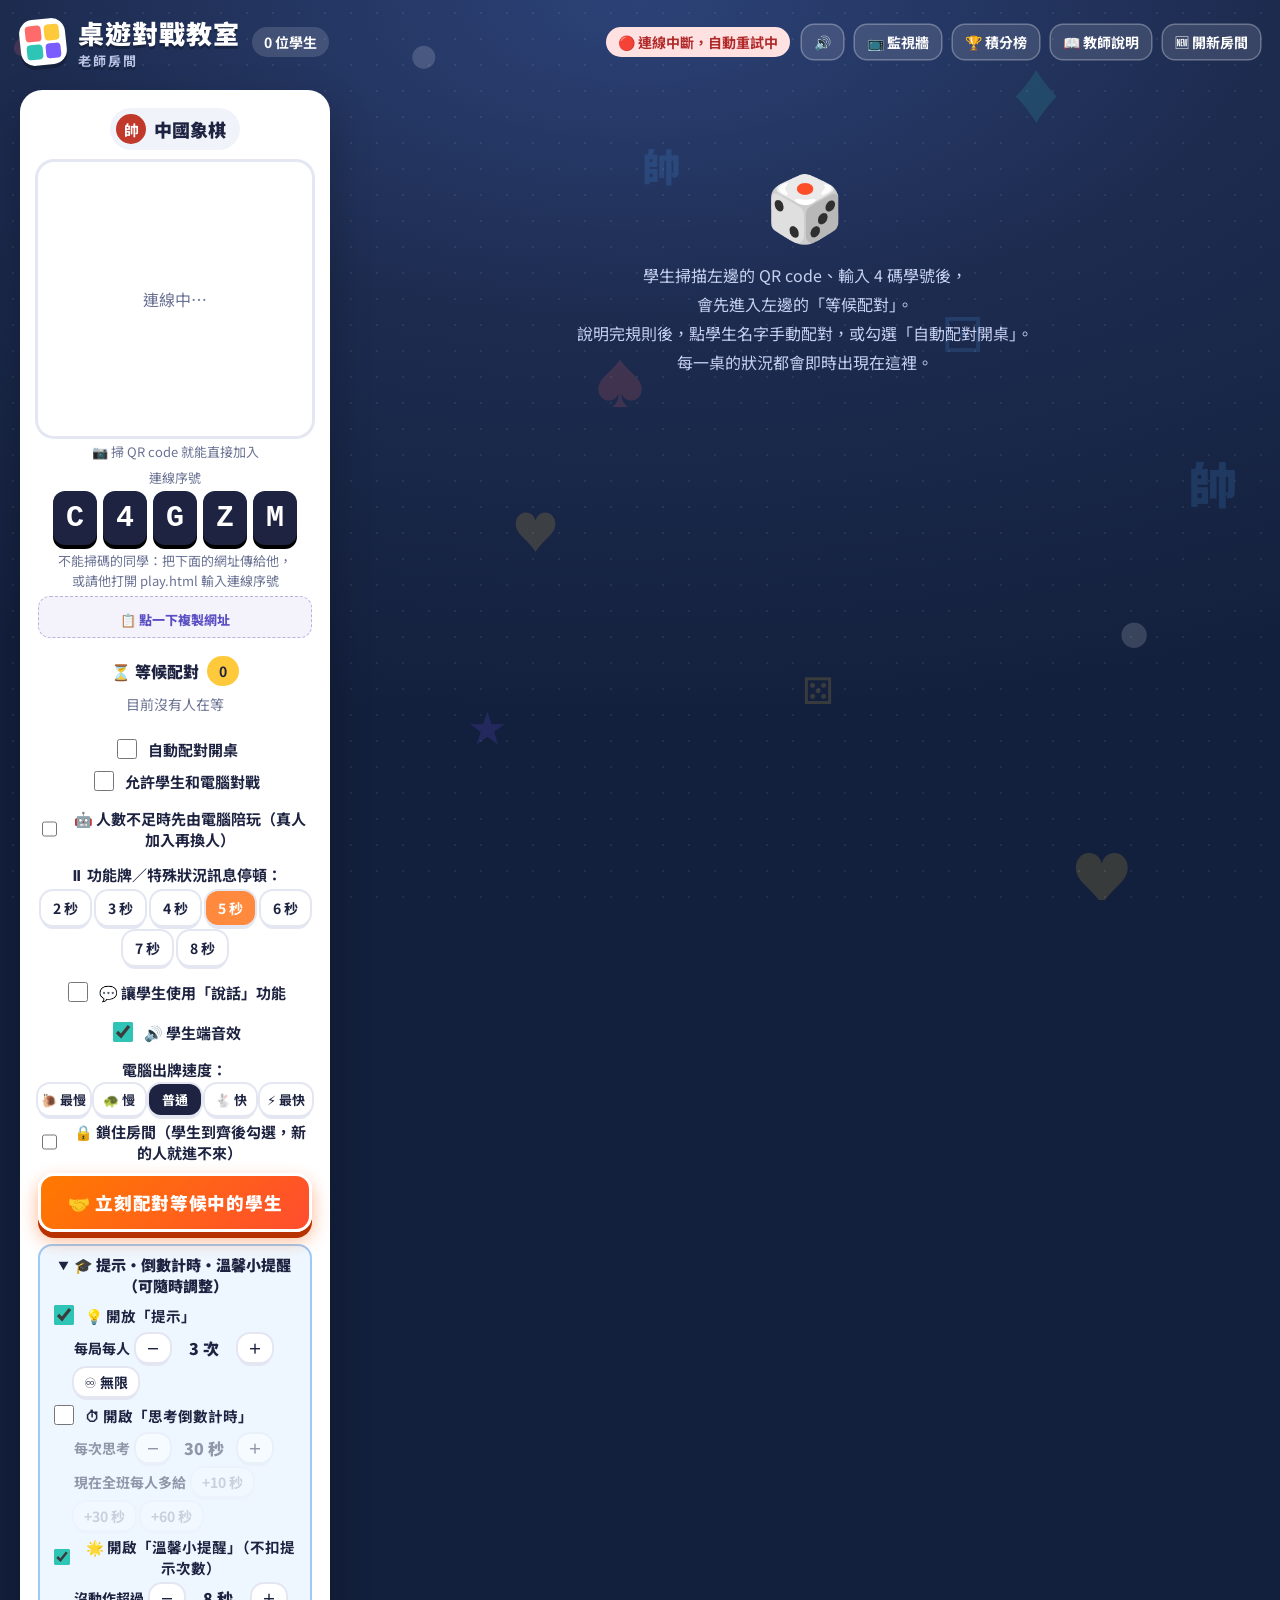
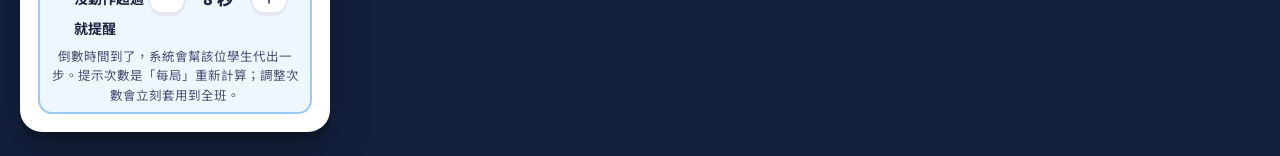
==== host.html @ f67bf3dd "賓果：主持人可幫輪到的同學隨機抽一個還沒被圈起來的號碼 Co-Authored-By: Claude Sonnet 5.5 <noreply@anthropic.com> Claude-Session" ====
<!DOCTYPE html>
<html lang="zh-Hant-TW">
<head>
<meta charset="UTF-8">
<meta name="viewport" content="width=device-width, initial-scale=1.0">
<title>桌遊對戰教室・老師房間</title>
<link rel="stylesheet" href="https://fonts.googleapis.com/css2?family=LXGW+WenKai+TC:wght@700&family=Noto+Sans+TC:wght@400;700;900&display=swap">
<link rel="stylesheet" href="platform.css?v=202611191736">
</head>
<body>
<header class="h-top">
  <a class="brand" href="index.html" style="text-decoration:none"><div class="logo"><i></i><i></i><i></i><i></i></div><h1>桌遊對戰教室<small>老師房間</small></h1></a>
  <span class="pill" id="h-count">0 位學生</span>
  <span class="sp"></span>
  <span class="pill" id="h-net">🟡 連線中…</span>
  <span id="h-sfx"></span>
  <button class="btn small ghost" id="h-lb" type="button">🏆 積分榜</button>
  <button class="btn small ghost" id="h-help" type="button">📖 教師說明</button>
  <button class="btn small ghost" id="h-new" type="button">🆕 開新房間</button>
</header>
<div class="h-wrap">
  <aside class="panel join">
    <div class="gname" id="h-game"></div>
    <div class="qr" id="h-qr">連線中…</div>
    <div class="code-hint">📷 掃 QR code 就能直接加入</div>
    <div class="code-hint">連線序號</div>
    <div class="code-wrap" id="h-code"></div>
    <div class="code-hint">不能掃碼的同學：把下面的網址傳給他，<br>或請他打開 play.html 輸入連線序號</div>
    <button type="button" class="url-copy" id="h-copy" title="點一下複製網址"><span class="url" id="h-url"></span><span class="url-btn" id="h-copy-t">📋 點一下複製網址</span></button>
    <div class="sec-title">⏳ 等候配對 <span class="pill" id="h-wn">0</span></div>
    <div class="chips" id="h-wait"></div>
    <label class="switch"><input type="checkbox" id="h-auto"> 自動配對開桌</label>
    <label class="switch" style="margin-top:6px"><input type="checkbox" id="h-bot"> 允許學生和電腦對戰</label>
    <label class="switch lock" style="margin-top:6px"><input type="checkbox" id="h-lock"> 🔒 鎖住房間（學生到齊後勾選，新的人就進不來）</label>
    <div class="row c" style="margin-top:10px"><button class="btn small" id="h-pairnow" type="button">🤝 立刻配對等候中的學生</button></div>
  </aside>
  <section>
    <div class="tables" id="h-tables"></div>
    <div class="notable" id="h-notable"><div class="big">🎲</div><br>學生掃描左邊的 QR code、輸入 4 碼學號後，<br>會先進入左邊的「等候配對」。<br>說明完規則後，點學生名字手動配對，或勾選「自動配對開桌」。<br>每一桌的狀況都會即時出現在這裡。</div>
  </section>
</div>
<div class="overlay hidden" id="h-ov"><div class="panel" id="h-ovbox"></div></div>
<div class="overlay hidden" id="h-lbov"><div class="panel" id="h-lbbox"></div></div>
<script src="decor.js?v=202611191736"></script>
<script src="vendor/mqtt.min.js?v=202611191736"></script>
<script src="vendor/qrcode.js?v=202611191736"></script>
<script src="net.js?v=202611191736"></script>
<script src="sfx.js?v=202611191736"></script>
<script src="games.js?v=202611191736"></script>
<script src="host.js?v=202611191736"></script>
</body>
</html>
---- platform.css ----
/* 桌遊對戰教室：平台外框（中性、活潑） */
:root {
  --bg1: #1d2b4f; --bg2: #13203d; --card: #ffffff; --ink: #1d2340; --muted: #6b7394; --line: #e4e7f2;
  --sun: #ffc93c; --sun-dk: #c98f00; --coral: #ff6b6b; --teal: #2ec4b6; --violet: #7b5cff; --sky: #4ea8ff; --good: #2fbf71;
  --sans: 'Noto Sans TC', 'PingFang TC', 'Microsoft JhengHei', system-ui, sans-serif;
}
* { box-sizing: border-box; -webkit-tap-highlight-color: transparent; }
html, body { margin: 0; min-height: 100%; }
body { background: var(--bg2); color: var(--ink); font-family: var(--sans); -webkit-user-select: none; user-select: none; overflow-x: hidden; }
.hidden { display: none !important; }

/* 背景：深藍桌面＋漂浮的彩色桌遊符號 */
.bg-scene { position: fixed; inset: 0; z-index: -1; overflow: hidden; background: radial-gradient(ellipse 110% 80% at 50% 0%, #2c4277 0%, var(--bg1) 45%, var(--bg2) 100%); }
.bg-scene::after { content: ''; position: absolute; inset: 0; background-image: radial-gradient(rgba(255,255,255,.07) 1.2px, transparent 1.4px); background-size: 26px 26px; }
.floaty { position: absolute; font-weight: 900; line-height: 1; opacity: .16; animation: floaty linear infinite; will-change: transform; }
@keyframes floaty { 0% { transform: translateY(0) rotate(0); } 50% { transform: translateY(-26px) rotate(12deg); } 100% { transform: translateY(0) rotate(0); } }

/* 文字與元件 */
.brand { display: flex; align-items: center; gap: 12px; }
.logo { width: 46px; height: 46px; border-radius: 14px; display: grid; grid-template-columns: 1fr 1fr; gap: 3px; padding: 6px; background: #fff; box-shadow: 0 4px 0 rgba(0,0,0,.25); transform: rotate(-6deg); flex: none; }
.logo i { border-radius: 4px; } .logo i:nth-child(1) { background: var(--coral); } .logo i:nth-child(2) { background: var(--sun); } .logo i:nth-child(3) { background: var(--teal); } .logo i:nth-child(4) { background: var(--violet); }
.brand h1 { margin: 0; color: #fff; font-size: 26px; font-weight: 900; letter-spacing: 1px; text-shadow: 0 3px 0 rgba(0,0,0,.25); }
.brand small { display: block; font-size: 13px; color: #b8c3e6; font-weight: 700; letter-spacing: 2px; }
.panel { background: var(--card); border-radius: 22px; padding: 18px; box-shadow: 0 8px 0 rgba(0,0,0,.18), 0 18px 40px rgba(0,0,0,.25); }
button { font-family: inherit; cursor: pointer; touch-action: manipulation; border: 0; color: var(--ink); transition: transform .12s, filter .15s, box-shadow .12s; }
button:disabled { opacity: .4; cursor: default; }
button:focus { outline: none; } button:focus-visible { outline: 3px solid var(--sky); outline-offset: 3px; }
.btn { border-radius: 14px; padding: 10px 16px; font-size: 16px; font-weight: 700; background: #fff; box-shadow: 0 0 0 2px var(--line), 0 4px 0 var(--line); }
.btn:active:not(:disabled) { transform: translateY(3px); box-shadow: 0 0 0 2px var(--line), 0 1px 0 var(--line); }
.btn.small { padding: 7px 12px; font-size: 14px; border-radius: 12px; }
.btn.ghost { background: rgba(255,255,255,.12); color: #fff; box-shadow: 0 0 0 1.5px rgba(255,255,255,.35); }
.btn.ghost:active { transform: translateY(1px); }
.btn-sun { border-radius: 16px; padding: 13px 28px; font-size: 19px; font-weight: 900; letter-spacing: 1px; background: var(--sun); box-shadow: 0 5px 0 var(--sun-dk), 0 10px 20px rgba(0,0,0,.2); }
.btn-sun:active:not(:disabled) { transform: translateY(4px); box-shadow: 0 1px 0 var(--sun-dk); }
.btn-coral { border-radius: 16px; padding: 11px 22px; font-size: 18px; font-weight: 900; color: #fff; background: var(--coral); box-shadow: 0 5px 0 #c94848; }
.btn-coral:active:not(:disabled) { transform: translateY(4px); box-shadow: 0 1px 0 #c94848; }
.btn-teal { border-radius: 16px; padding: 11px 22px; font-size: 18px; font-weight: 900; color: #fff; background: var(--teal); box-shadow: 0 5px 0 #1d8f84; }
.btn-teal:active:not(:disabled) { transform: translateY(4px); box-shadow: 0 1px 0 #1d8f84; }
input { font: inherit; padding: 13px 14px; border-radius: 14px; border: 2.5px solid var(--line); background: #f7f8fc; color: var(--ink); width: 100%; outline: none; -webkit-user-select: text; user-select: text; }
input:focus { border-color: var(--sky); background: #fff; }
.pill { display: inline-flex; align-items: center; gap: 6px; padding: 5px 12px; border-radius: 99px; background: rgba(255,255,255,.14); color: #fff; font-size: 14px; font-weight: 700; white-space: nowrap; }
.pill.light { background: #f1f3fa; color: var(--ink); }
.pill.warn { background: #ffe1e1; color: #b02a2a; }
.dot { width: 11px; height: 11px; border-radius: 50%; display: inline-block; flex: none; }
.dot.on { background: var(--good); box-shadow: 0 0 0 3px rgba(47,191,113,.22); } .dot.off { background: #c3c7d6; }
.empty { color: var(--muted); font-size: 14px; }
.row { display: flex; gap: 8px; flex-wrap: wrap; align-items: center; }
.row.c { justify-content: center; }
@keyframes pop { 0% { transform: scale(.4); } 70% { transform: scale(1.1); } }
@keyframes rise { from { opacity: 0; transform: translateY(16px) scale(.97); } }
@keyframes fade { from { opacity: 0; } }

/* ---------- 首頁：選遊戲 ---------- */
.home { max-width: 1000px; margin: 0 auto; padding: 28px 18px 40px; }
.home .hero { text-align: center; color: #fff; margin: 26px 0 30px; }
.home .hero h2 { font-size: clamp(28px, 5vw, 44px); margin: 14px 0 6px; font-weight: 900; text-shadow: 0 4px 0 rgba(0,0,0,.25); }
.home .hero p { color: #c6d0f0; margin: 0; font-size: 17px; }
.game-grid { display: grid; grid-template-columns: repeat(auto-fill, minmax(210px, 1fr)); gap: 18px; }
.gtile { position: relative; text-align: left; padding: 0; overflow: hidden; border-radius: 22px; background: #fff; box-shadow: 0 8px 0 rgba(0,0,0,.2); animation: rise .45s ease-out both; }
.gtile:hover:not(:disabled) { transform: translateY(-4px) rotate(-.6deg); }
.gtile .art { height: 120px; display: grid; place-items: center; font-size: 60px; font-weight: 900; color: #fff; position: relative; overflow: hidden; }
.gtile .art::before { content: ''; position: absolute; width: 180px; height: 180px; border-radius: 50%; background: rgba(255,255,255,.12); right: -50px; top: -60px; }
.gtile .art span { width: 82px; height: 82px; border-radius: 50%; display: grid; place-items: center; font-size: 40px; background: #fff7e6; box-shadow: 0 5px 0 rgba(0,0,0,.25), inset 0 0 0 5px #fff7e6, inset 0 0 0 7px currentColor; position: relative; }
.gtile .info { padding: 14px 16px 16px; }
.gtile h3 { margin: 0 0 4px; font-size: 21px; font-weight: 900; }
.gtile p { margin: 0; color: var(--muted); font-size: 14px; }
.gtile .tag { position: absolute; top: 10px; left: 10px; background: rgba(0,0,0,.35); color: #fff; font-size: 12px; font-weight: 700; padding: 4px 10px; border-radius: 99px; }
.gtile:disabled { opacity: 1; filter: saturate(.25); }
.gtile:disabled .tag { background: rgba(0,0,0,.55); }
.home .foot { text-align: center; color: #9eabd6; font-size: 13px; margin-top: 30px; line-height: 1.8; }

/* ---------- 老師房間 ---------- */
.h-top { display: flex; align-items: center; gap: 12px; padding: 14px 20px; flex-wrap: wrap; }
.h-top .sp { flex: 1; }
.h-wrap { display: grid; grid-template-columns: 310px 1fr; gap: 20px; padding: 6px 20px 24px; align-items: start; }
@media (max-width: 760px) { .h-wrap { grid-template-columns: 1fr; } }
.join { text-align: center; position: sticky; top: 14px; }
.join .gname { display: inline-flex; align-items: center; gap: 8px; font-weight: 900; font-size: 18px; padding: 6px 14px 6px 6px; border-radius: 99px; background: #f1f3fa; }
.join .gname b { width: 30px; height: 30px; border-radius: 50%; display: grid; place-items: center; color: #fff; font-size: 15px; }
.join .qr { background: #fff; border-radius: 16px; padding: 8px; margin-top: 12px; aspect-ratio: 1; display: flex; align-items: center; justify-content: center; color: var(--muted); box-shadow: 0 0 0 3px var(--line); }
.join .qr svg { width: 100%; height: auto; }
.join .code-wrap { margin-top: 4px; display: flex; justify-content: center; gap: 6px; }
.join .code-wrap span { width: 44px; height: 54px; display: grid; place-items: center; font-size: 30px; font-weight: 900; font-family: ui-monospace, Menlo, monospace; background: var(--ink); color: #fff; border-radius: 12px; box-shadow: 0 4px 0 #000; animation: pop .4s both; }
.join .code-wrap span:nth-child(2) { animation-delay: .05s; } .join .code-wrap span:nth-child(3) { animation-delay: .1s; } .join .code-wrap span:nth-child(4) { animation-delay: .15s; } .join .code-wrap span:nth-child(5) { animation-delay: .2s; }
.join .url { font-size: 11px; color: var(--muted); word-break: break-all; margin-top: 8px; -webkit-user-select: text; user-select: text; }
.sec-title { font-weight: 900; margin: 18px 0 8px; display: flex; align-items: center; justify-content: center; gap: 8px; }
.sec-title .pill { background: var(--sun); color: var(--ink); }
.chips { display: flex; flex-wrap: wrap; gap: 6px; justify-content: center; }
.chip { display: inline-flex; align-items: center; gap: 6px; padding: 5px 4px 5px 11px; background: #f1f3fa; border-radius: 99px; font-size: 15px; font-weight: 700; animation: pop .35s; }
.chip .x { padding: 0 7px; background: none; color: var(--muted); font-size: 17px; }
.switch { display: flex; align-items: center; justify-content: center; gap: 8px; font-size: 15px; margin-top: 14px; font-weight: 700; }
.switch input { width: 20px; height: 20px; accent-color: #2ec4b6; }
.tables { display: grid; grid-template-columns: repeat(auto-fill, minmax(230px, 1fr)); gap: 18px; }
.tcard { cursor: pointer; padding: 12px; animation: rise .45s ease-out; transition: transform .15s; }
.tcard:hover { transform: translateY(-4px); }
.tcard .hd { display: flex; justify-content: space-between; align-items: center; margin-bottom: 6px; }
.tcard .no { display: flex; align-items: center; gap: 8px; font-weight: 900; font-size: 18px; }
.tcard .no b { width: 30px; height: 30px; border-radius: 10px; display: grid; place-items: center; background: var(--violet); color: #fff; font-size: 16px; transform: rotate(-6deg); }
.who { display: flex; align-items: center; gap: 7px; font-size: 15px; min-width: 0; padding: 3px 2px; }
.who .n { overflow: hidden; text-overflow: ellipsis; white-space: nowrap; font-weight: 700; }
.who .chipc { width: 13px; height: 13px; border-radius: 50%; flex: none; box-shadow: 0 0 0 2px #fff, 0 0 0 3px rgba(0,0,0,.15); }
.who.turn::after { content: '思考中…'; font-size: 12px; color: var(--teal); margin-left: auto; font-weight: 900; }
.st { font-size: 14px; margin-top: 8px; color: var(--muted); text-align: center; font-weight: 700; }
.st.hot { color: var(--coral); } .st.done { color: var(--good); }
.notable { padding: 56px 20px; text-align: center; color: #c6d0f0; line-height: 1.8; }
.notable .big { font-size: 64px; animation: floaty 4s ease-in-out infinite; display: inline-block; }
.overlay { position: fixed; inset: 0; background: rgba(10,16,35,.6); backdrop-filter: blur(4px); -webkit-backdrop-filter: blur(4px); display: flex; align-items: center; justify-content: center; padding: 18px; z-index: 20; animation: fade .2s; }
.overlay .panel { width: min(600px, 100%); max-height: calc(100% - 10px); overflow: auto; animation: rise .3s ease-out; }
.overlay .big-view svg { max-height: 62vh; width: auto; margin: 0 auto; display: block; }
.help { line-height: 1.85; color: #3c4366; }
.help h2 { margin-top: 0; color: var(--ink); }
.help b { color: var(--violet); }

/* ---------- 學生端外框 ---------- */
.p-app { min-height: 100vh; min-height: 100dvh; display: flex; flex-direction: column; align-items: center; padding: max(10px, env(safe-area-inset-top)) 8px max(10px, env(safe-area-inset-bottom)); gap: 8px; }
.p-card { width: min(440px, 100%); margin-top: 6vh; text-align: center; padding: 26px 22px; }
.p-card h2 { margin: 6px 0 4px; font-size: 28px; font-weight: 900; }
.p-card p { line-height: 1.75; color: #4a5175; }
.p-card .err { color: #c43a3a; font-weight: 700; }
.p-card input { margin: 8px 0 16px; text-align: center; font-size: 22px; font-weight: 900; }
.p-card .gbadge { display: inline-flex; align-items: center; gap: 8px; padding: 6px 14px 6px 6px; border-radius: 99px; background: #f1f3fa; font-weight: 900; }
.p-card .gbadge b { width: 30px; height: 30px; border-radius: 50%; display: grid; place-items: center; color: #fff; font-size: 15px; }
.p-top { width: 100%; display: flex; align-items: center; gap: 8px; }
.p-top .brand h1 { font-size: 17px; } .p-top .logo { width: 32px; height: 32px; padding: 4px; border-radius: 10px; gap: 2px; }
.p-top .sp { flex: 1; }
.wait-dice { display: flex; justify-content: center; gap: 14px; margin: 22px 0; }
.wait-dice span { width: 50px; height: 50px; border-radius: 14px; display: grid; place-items: center; font-size: 26px; font-weight: 900; color: #fff; box-shadow: 0 5px 0 rgba(0,0,0,.2); animation: hop 1.3s ease-in-out infinite; }
.wait-dice span:nth-child(1) { background: var(--coral); } .wait-dice span:nth-child(2) { background: var(--sun); color: var(--ink); animation-delay: .15s; } .wait-dice span:nth-child(3) { background: var(--teal); animation-delay: .3s; } .wait-dice span:nth-child(4) { background: var(--violet); animation-delay: .45s; }
@keyframes hop { 30% { transform: translateY(-16px) rotate(-10deg); } 60% { transform: none; } }
.emotes { display: grid; grid-template-columns: repeat(4, 1fr); gap: 7px; width: min(460px, 100%); animation: rise .25s; }
.emotes button { padding: 9px 4px; font-size: 16px; }
.reqbar { width: min(560px, 100%); text-align: center; padding: 14px; box-shadow: 0 0 0 3px var(--sun), 0 10px 26px rgba(0,0,0,.25); }
.reqbar p { margin: 0 0 10px; font-size: 19px; font-weight: 900; }
.result { width: min(600px, 100%); text-align: center; padding: 18px; }
.result .badge { width: 74px; height: 74px; margin: 0 auto; border-radius: 22px; display: grid; place-items: center; font-size: 40px; transform: rotate(-6deg); box-shadow: 0 5px 0 rgba(0,0,0,.18); animation: pop .5s; }
.result h2 { margin: 12px 0 4px; font-size: 32px; font-weight: 900; }
.result p { margin: 4px 0 14px; color: var(--muted); font-weight: 700; }
.toast { position: fixed; left: 50%; top: 14px; transform: translateX(-50%); background: var(--ink); color: #fff; padding: 11px 20px; border-radius: 14px; z-index: 30; font-size: 17px; font-weight: 700; animation: rise .3s; box-shadow: 0 8px 20px rgba(0,0,0,.3); max-width: calc(100% - 24px); text-align: center; }
.net-warn { position: fixed; right: 8px; bottom: 8px; z-index: 30; }
.bubble { position: absolute; left: 50%; transform: translateX(-50%); background: #fff; color: var(--ink); padding: 7px 16px; border-radius: 16px; box-shadow: 0 6px 16px rgba(0,0,0,.25), 0 0 0 2.5px var(--sun); font-size: 19px; font-weight: 900; white-space: nowrap; z-index: 5; animation: bub .3s cubic-bezier(.2,1.4,.4,1); pointer-events: none; }
.bubble.down { top: 115%; } .bubble.up { bottom: 115%; }
@keyframes bub { from { transform: translateX(-50%) scale(.4); opacity: 0; } }
.confetti { position: fixed; z-index: 40; pointer-events: none; width: 10px; height: 14px; border-radius: 3px; animation: burst 2.6s ease-out forwards; }
@keyframes burst { to { transform: translate(var(--dx), var(--dy)) rotate(720deg); opacity: 0; } }
.enter { animation: rise .4s ease-out; }

/* ---------- 說明視窗 ---------- */
.overlay .panel.guide { width: min(760px, 100%); display: flex; flex-direction: column; padding: 0; overflow: hidden; }
.g-hd { display: flex; align-items: center; justify-content: space-between; gap: 10px; padding: 16px 18px 8px; }
.g-hd h2 { margin: 0; font-size: 22px; }
.g-tabs { display: flex; gap: 6px; padding: 4px 18px 12px; overflow-x: auto; border-bottom: 2px solid var(--line); flex: none; }
.g-tabs button { flex: none; padding: 8px 14px; border-radius: 99px; background: #f1f3fa; font-weight: 700; font-size: 15px; }
.g-tabs button.on { background: var(--ink); color: #fff; }
.g-body { padding: 14px 20px 22px; overflow-y: auto; line-height: 1.85; color: #3c4366; font-size: 16px; -webkit-user-select: text; user-select: text; }
.g-body h4 { margin: 14px 0 4px; color: var(--ink); }
.g-body b { color: var(--ink); }
.g-body .c-jade { color: #2f7d62; } .g-body .c-red { color: #b8322a; }
.g-body ol, .g-body ul { padding-left: 1.3em; margin: 6px 0; } .g-body li { margin: 4px 0; }
.g-body code { background: #f1f3fa; padding: 1px 6px; border-radius: 6px; }
.g-figs { display: grid; grid-template-columns: repeat(auto-fill, minmax(190px, 1fr)); gap: 14px; margin-top: 8px; }
.g-fig { margin: 0; background: #f7f8fc; border-radius: 14px; padding: 10px; }
.g-fig svg { max-width: 220px; margin: 0 auto; }
.g-fig figcaption { font-size: 14px; line-height: 1.6; margin-top: 6px; color: #3c4366; }
.g-tbl { border-collapse: collapse; margin: 6px 0 10px; min-width: 220px; }
.g-tbl th, .g-tbl td { border: 2px solid var(--line); padding: 6px 16px; text-align: center; }
.g-tbl th { background: #f1f3fa; }
/* 積分榜 */
.lb { width: 100%; border-collapse: collapse; font-size: 17px; }
.lb th { text-align: left; color: var(--muted); font-size: 14px; padding: 6px 8px; border-bottom: 2px solid var(--line); }
.lb td { padding: 8px; border-bottom: 1px solid var(--line); font-weight: 700; }
.lb td.pts { font-size: 20px; font-weight: 900; color: var(--violet); }
.lb .medal { font-size: 22px; }
.cat-title { color: #fff; font-size: 20px; font-weight: 900; margin: 26px 4px 12px; display: flex; align-items: center; gap: 10px; }
.cat-title::after { content: ''; flex: 1; height: 2px; background: rgba(255,255,255,.15); border-radius: 2px; }
.bot-card { margin-top: 0; }
.levels { display: grid; grid-template-columns: 1fr 1fr; gap: 10px; margin-top: 8px; }
.levels .lv { display: flex; flex-direction: column; align-items: center; gap: 2px; padding: 12px 8px; border-radius: 16px; background: #f4f6fc; box-shadow: 0 0 0 2px var(--line), 0 4px 0 var(--line); }
.levels .lv:active { transform: translateY(3px); box-shadow: 0 0 0 2px var(--line), 0 1px 0 var(--line); }
.levels .lv .ic { font-size: 30px; }
.levels .lv b { font-size: 18px; }
.levels .lv small { font-size: 12.5px; color: var(--muted); line-height: 1.4; }
.levels .lv:nth-child(1):hover { box-shadow: 0 0 0 2px #2ec4b6, 0 4px 0 #2ec4b6; } .levels .lv:nth-child(2):hover { box-shadow: 0 0 0 2px #4ea8ff, 0 4px 0 #4ea8ff; }
.levels .lv:nth-child(3):hover { box-shadow: 0 0 0 2px #ffc93c, 0 4px 0 #ffc93c; } .levels .lv:nth-child(4):hover { box-shadow: 0 0 0 2px #ff6b6b, 0 4px 0 #ff6b6b; }
.btn.on { background: var(--ink); color: #fff; }
/* 棋盤縮放 */
.zoom-wrap { position: relative; width: 100%; }
.zoom-vp { position: relative; overflow: hidden; touch-action: pan-y; border-radius: 6px; }
.zoom-vp.zoomed { touch-action: none; cursor: grab; box-shadow: 0 0 0 3px rgba(78,168,255,.6); }
.zoom-inner { transform-origin: 0 0; will-change: transform; }
.zoom-wrap { display: flex; flex-direction: column; }
.zoom-ctl { order: -1; align-self: flex-end; display: flex; gap: 4px; background: rgba(29,35,64,.72); padding: 3px; border-radius: 11px; margin-bottom: 6px; }
.zoom-ctl button { min-width: 34px; height: 28px; border-radius: 9px; background: rgba(255,255,255,.92); font-weight: 900; font-size: 15px; padding: 0 6px; }
.zoom-ctl button:nth-child(2) { font-size: 12px; min-width: 46px; }
.gcell { display: flex; flex-direction: column; gap: 8px; }
.gcell .gtile { width: 100%; }
.solo-link { display: block; text-align: center; color: #fff; font-weight: 700; text-decoration: none; padding: 10px; border-radius: 14px; background: rgba(255,255,255,.12); box-shadow: inset 0 0 0 1.5px rgba(255,255,255,.3); }
.solo-link:hover { background: rgba(255,255,255,.2); }
/* 避免文字換行讓棋盤位置跳動 */
.p-top .brand h1 { white-space: nowrap; font-size: 16px; }
.p-top button, .p-top .pill { white-space: nowrap; flex: none; }
@media (max-width: 360px) { .p-top .brand h1 { display: none; } }
.gm-status, .xq-status { white-space: nowrap; overflow: hidden; text-overflow: ellipsis; max-width: 100%; }
.join .code-hint { font-size: 13px; color: var(--muted); text-align: center; margin: 6px 0 2px; line-height: 1.5; word-break: break-all; }
.join .code-hint b { color: var(--ink, #2d2a4a); }
.join .url-copy { display: block; width: 100%; margin-top: 6px; padding: 8px 10px; border-radius: 12px; background: #f4f2fb; border: 1.5px dashed #b9b3dd; cursor: pointer; text-align: center; transition: background .2s; }
.join .url-copy:hover { background: #ece8fb; }
.join .url-copy.done { background: #e3f7ea; border-color: #27ae60; }
.join .url-copy .url { display: block; margin-top: 0; font-size: 12px; color: var(--ink, #2d2a4a); }
.join .url-btn { display: inline-block; margin-top: 5px; font-size: 13px; font-weight: 800; color: #5b4fc4; }
.join .url-copy.done .url-btn { color: #1b7a43; }

.seatsel { flex-wrap: wrap; justify-content: center; gap: 6px; } .seatsel > span { flex: 0 0 100%; text-align: center; } .seatsel .btn { min-width: 44px; white-space: nowrap; }
.sub-menu { width: min(560px, 94vw); max-height: 88vh; overflow: auto; }
.sub-list { display: grid; grid-template-columns: repeat(auto-fill, minmax(220px, 1fr)); gap: 10px; padding: 4px 2px 8px; }
.sub-item { display: flex; flex-direction: column; gap: 4px; }
.sub-item button { position: relative; text-align: left; padding: 12px 14px; border-radius: 16px; background: #fff; box-shadow: 0 0 0 2px #e4e0f5, 0 4px 0 #e4e0f5; display: flex; flex-direction: column; gap: 3px; }
.sub-item button b { font-size: 19px; font-weight: 900; }
.sub-item button small { color: var(--muted); font-size: 13px; }
.sub-item button .tag { position: absolute; right: 10px; top: 10px; font-size: 11.5px; font-weight: 800; background: #1f6b47; color: #fff; border-radius: 99px; padding: 2px 8px; }
.sub-item.off button { opacity: .55; }
.sub-item.off button .tag { background: #9a96b5; }
.sub-item .solo-link { text-align: center; }
.speedsel { display: grid !important; grid-template-columns: repeat(5, 1fr); gap: 4px; } .speedsel > span { grid-column: 1 / -1; } .speedsel .btn { min-width: 0; padding: 6px 2px; font-size: 13px; }
/* 橫式畫面的棋盤遊戲：棋盤在左、資訊在右（player.js 自動加上 fit-land） */
.fit-land { display: grid !important; grid-template-columns: auto minmax(240px, 1fr); grid-auto-rows: min-content; align-content: center; align-items: center; column-gap: 18px; row-gap: 10px; }
.fit-land > * { grid-column: 2; }
.fit-land > [class*="-board"] { grid-column: 1; grid-row: 1 / span 12; align-self: center; width: calc(var(--vh, 1vh) * 100 - 120px) !important; max-width: none !important; min-width: 0 !important; margin: 0 !important; }
.fit-land > .xq-board { width: calc((var(--vh, 1vh) * 100 - 120px) * .9) !important; }
.fit-land > [class*="-status"] { white-space: normal; }
.switch.gopt { background: #fff4d6; border: 2px solid #f4a300; border-radius: 14px; padding: 8px; margin: 4px 0 8px; font-weight: 800; }
.chip.pick { cursor: pointer; user-select: none; }
.chip.pick.sel { background: #fde68a; box-shadow: 0 0 0 2px #f59e0b; }
.chip .ck { width: 16px; height: 16px; border-radius: 50%; background: #f59e0b; color: #fff; font-size: 11px; font-weight: 900; display: inline-flex; align-items: center; justify-content: center; }
.manual { display: flex; flex-wrap: wrap; align-items: center; justify-content: center; gap: 6px; margin-top: 8px; text-align: center; }
/* 遊戲自己的老師端工具列、投影畫面 */
.gpanel { margin-bottom: 14px; }
.tcard.alert { box-shadow: 0 0 0 3px #ff9800, 0 6px 18px #ff980055; }
.tbadge { font-weight: 800; }
.proj { position: fixed; inset: 0; z-index: 60; background: #1b123a; color: #fff; display: flex; flex-direction: column; align-items: center; justify-content: center; padding: 40px 5vw; overflow: auto; }
.proj .proj-x { position: absolute; top: 14px; right: 14px; }

/* 只能開一桌的遊戲：桌子放大成整個畫面，左邊是老師控制台、右邊是遊戲桌 */
.overlay.wide { padding: 0; backdrop-filter: none; -webkit-backdrop-filter: none; }
.overlay.wide > .panel { width: 100%; max-width: none; height: 100%; max-height: none; border-radius: 0; display: grid; grid-template-columns: minmax(380px, 1fr) minmax(420px, 1.15fr); gap: 14px; padding: 12px 52px; overflow: hidden; animation: none; }
.overlay.wide .ov-l, .overlay.wide .ov-r { overflow-y: auto; min-height: 0; }
.overlay.wide .ov-l .gpanel { margin: 0; }
@media (max-width: 900px) { .overlay.wide > .panel { grid-template-columns: 1fr; overflow-y: auto; } .overlay.wide .ov-l, .overlay.wide .ov-r { overflow: visible; } }
.overlay.wide .ov-l > .panel { width: auto; max-height: none; overflow: visible; animation: none; }

/* 同步投影 */
.proj.cast { padding: 8px 8px 0; justify-content: flex-start; overflow: hidden; touch-action: none; }
.cast-fit { position: relative; flex: none; margin: 0 auto; }
.cast-stage { position: absolute; left: 0; top: 0; width: 1600px; height: 900px; transform-origin: 0 0; }
.cast-html { position: absolute; inset: 0; display: flex; flex-direction: column; align-items: center; justify-content: center; text-align: center; padding: 30px 60px; overflow: hidden; }
.cast-cv { position: absolute; inset: 0; width: 1600px; height: 900px; pointer-events: none; touch-action: none; }
.cast-bar { flex: none; display: flex; flex-wrap: wrap; gap: 6px; align-items: center; justify-content: center; padding: 8px 60px 10px; }
.cast-bar .btn.on { outline: 3px solid #ffc107; }
.cast-live { color: #ffe082; font-weight: 800; font-size: 15px; margin-right: 6px; }
.p-cast .cast-live { display: block; text-align: center; padding: 6px 0 10px; font-size: 18px; }
.cast-dot { width: 30px; height: 30px; border-radius: 50%; border: 3px solid #fff6; padding: 0; cursor: pointer; }
.cast-dot.on { border-color: #fff; box-shadow: 0 0 0 3px #ffc107; }
.p-cast { z-index: 100000; }
.p-cast .btn, .p-cast .host-only, .p-cast button { visibility: hidden; }
.cast .host-only { opacity: .7; }

.g-act { display: block; margin: 4px auto 14px; }
.cast-html.doc { justify-content: flex-start; overflow-y: auto; padding: 20px 60px; }
.p-cast .cast-html.doc { overflow: hidden; }
.cast-doc { background: #fff; color: #2b2340; border-radius: 22px; padding: 28px 44px; text-align: left; font-size: 28px; line-height: 1.7; width: 1400px; max-height: none; overflow: visible; }
.cast-doc h2 { margin: 0 0 10px; font-size: 40px; } .cast-doc h3 { font-size: 32px; margin: 18px 0 6px; }

/* ---------- 提示・倒數計時・溫馨小提醒 ---------- */
.aid { margin-top: 12px; border-radius: 14px; background: #eef7ff; border: 2px solid #9ccaf5; padding: 8px 10px; }
.aid > summary { font-weight: 900; cursor: pointer; font-size: 15px; }
.aid-row { display: flex; flex-wrap: wrap; align-items: center; gap: 6px; margin-top: 6px; }
.aid-row .switch { margin-top: 0; justify-content: flex-start; font-size: 14.5px; }
.aid-row.sub { padding-left: 24px; font-size: 14px; font-weight: 700; }
.aid-row.off { opacity: .45; }
.aid-row .btn.small { padding: 4px 10px; min-width: 34px; }
.aid-row .btn.small.on { background: #ffd54a; }
.aid-v { min-width: 56px; text-align: center; font-size: 16px; font-weight: 900; }
.aid-note { margin: 8px 0 0; font-size: 12.5px; color: #4a5175; line-height: 1.55; }
.tmr { background: #fff1d6 !important; color: #8a4b00 !important; font-weight: 900; }
.p-top .aid-btn { background: #ffe27a; color: #3b2a00; font-weight: 900; box-shadow: 0 0 0 2px #f5b800; }
.p-top .aid-btn.on { background: #fff6c2; }
.p-top .aid-btn.dis { opacity: .5; box-shadow: none; }
.p-top .aid-tl { background: #fff; color: #1d3b6b; font-weight: 900; font-size: 16px; min-width: 62px; justify-content: center; }
.p-top .aid-tl.warn2 { background: #ffe9a8; color: #7a4a00; }
.p-top .aid-tl.hot { background: #ff5a4d; color: #fff; animation: aidshake .5s infinite; }
@keyframes aidshake { 25% { transform: translateX(-2px); } 75% { transform: translateX(2px); } }
@media (max-width: 560px) { .p-top.aidon .brand h1, .p-top.aidon .code-pill { display: none; } }
.aid-bar { position: fixed; left: 0; right: 0; top: 0; height: 6px; background: rgba(0,0,0,.12); z-index: 90; pointer-events: none; }
.aid-bar i { display: block; height: 100%; background: #2ec4b6; transition: width .25s linear; }
.aid-bar.hot i { background: #ff5a4d; }
.aid-banner { position: fixed; left: 8px; right: 8px; top: 52px; z-index: 80; display: flex; flex-direction: column; gap: 6px; align-items: center; pointer-events: none; }
.aid-msg { pointer-events: auto; max-width: min(640px, 100%); display: flex; align-items: flex-start; gap: 8px; padding: 10px 12px; border-radius: 14px; font-size: 17px; font-weight: 800; line-height: 1.5; white-space: pre-line; box-shadow: 0 6px 22px rgba(0,0,0,.35); animation: rise .25s; }
.aid-msg.hint { background: #fff3b0; color: #3b2a00; box-shadow: 0 0 0 3px #f5b800, 0 6px 22px rgba(0,0,0,.35); }
.aid-msg.tip { background: #dff7e6; color: #0d4a26; box-shadow: 0 0 0 3px #3dbb6b, 0 6px 22px rgba(0,0,0,.35); }
.aid-msg .tx { flex: 1; }
.aid-msg .x { flex: none; border: 0; background: rgba(0,0,0,.12); border-radius: 50%; width: 28px; height: 28px; font-size: 14px; font-weight: 900; cursor: pointer; }
.hint-hl { outline: 4px solid #ffd400 !important; outline-offset: 2px; border-radius: 8px; box-shadow: 0 0 0 4px rgba(255,212,0,.55), 0 0 18px 6px rgba(255,200,0,.95) !important; animation: hintpulse 1s ease-in-out infinite; position: relative; z-index: 3; }
@keyframes hintpulse { 50% { box-shadow: 0 0 0 7px rgba(255,212,0,.35), 0 0 26px 10px rgba(255,200,0,.65); } }

/* 立刻配對：顯眼的對比色大按鈕 */
#h-pairnow { background: linear-gradient(135deg, #ff7a00, #ff4d2e) !important; color: #fff !important; border: 3px solid #fff !important; font-size: 1.1rem !important; font-weight: 900 !important; padding: 14px 12px !important; width: 100%; white-space: nowrap; min-height: 56px; border-radius: 16px !important; box-shadow: 0 6px 0 #b83200, 0 8px 18px rgba(255,90,0,.45) !important; letter-spacing: .04em; cursor: pointer; }
#h-pairnow:active { transform: translateY(4px); box-shadow: 0 2px 0 #b83200 !important; }

/* ---------- 電腦陪玩換人 ---------- */
.fill-lv { flex-wrap: wrap; margin: 4px 0 2px 22px; }
.joinov { z-index: 70; }
.joinbox { max-width: 620px; width: 100%; max-height: 90vh; overflow: auto; }
.joinbox h2 { margin: 0 0 4px; }
.joincard { border: 2px solid #ffd166; border-radius: 14px; padding: 12px; margin-top: 12px; display: flex; flex-direction: column; gap: 8px; background: #fffaf0; }
.joincard .jt { margin: 0; font-weight: 900; font-size: 1.05rem; }
.jbtn { font-size: 1.05rem !important; font-weight: 900 !important; padding: 12px 14px !important; text-align: left; white-space: normal; }
.jbtn.take { background: #2a9d5c !important; color: #fff !important; }
.jbtn.new { background: #1d7dd8 !important; color: #fff !important; }
.jbtn.later { background: #f4a300 !important; color: #fff !important; }
.jbtn:disabled { opacity: .45; cursor: not-allowed; }
.p-pause { position: fixed; inset: 0; z-index: 80; background: rgba(20,28,55,.35); backdrop-filter: blur(9px); -webkit-backdrop-filter: blur(9px); display: flex; align-items: center; justify-content: center; padding: 20px; }
.p-pause .pp-box { background: #fff; color: #1b2440; border-radius: 22px; padding: 22px 26px; text-align: center; max-width: 420px; box-shadow: 0 12px 40px rgba(0,0,0,.35); }
.p-pause .pp-ic { font-size: 3rem; }
.p-pause b { font-size: 1.5rem; display: block; margin: 4px 0 6px; }
.p-pause p { margin: 0; line-height: 1.6; }

/* ---------- 監視牆 ---------- */
.wall { z-index: 40; align-items: stretch; }
.wallbox { width: 100%; max-width: 1500px; display: flex; flex-direction: column; max-height: calc(100vh - 36px); overflow: hidden; }
.wall-hd { display: flex; align-items: center; gap: 8px; flex-wrap: wrap; margin-bottom: 10px; }
.wall-hd h2 { margin: 0; }
.wall-hd .sp { flex: 1; }
.wall-grid { display: grid; grid-template-columns: repeat(auto-fill, minmax(230px, 1fr)); gap: 12px; overflow: auto; padding: 2px; }
.wt { background: #eef3ff; border: 2px solid #c9d6f5; border-radius: 14px; padding: 6px; cursor: zoom-in; display: flex; flex-direction: column; }
.wt.open { border-color: #4ea8ff; }
.wt-hd { display: flex; align-items: center; gap: 5px; font-size: .85rem; margin-bottom: 6px; }
.wt-hd b { flex: 1; overflow: hidden; text-overflow: ellipsis; white-space: nowrap; }
.wt-hd small { color: #667; white-space: nowrap; }
.wt-eye { padding: 2px 8px !important; min-height: 0 !important; }
.wt-sw, .wb-sw { display: flex; justify-content: center; align-items: center; min-height: 160px; background: #1b2a4a; border-radius: 10px; overflow: hidden; }
.wt-scr, .wb-scr { position: relative; overflow: hidden; }
.wt-mask { color: #fff; font-weight: 900; font-size: 1.1rem; padding: 50px 10px; text-align: center; opacity: .85; }
.wt-mask.wait { font-size: .95rem; }
.wm { position: absolute; left: 0; top: 0; transform-origin: 0 0; overflow: hidden; background: var(--bg2); pointer-events: none; contain: layout paint; text-align: left; }
.wm .p-app { min-height: 100% !important; height: 100%; }
.wm .aid-banner, .wm .toast, .wm .p-pause, .wm .aid-bar, .wm .net-warn { position: absolute !important; }
.wtap { position: absolute; width: 44px; height: 44px; margin: -22px 0 0 -22px; border-radius: 50%; border: 5px solid #ff3b30; box-shadow: 0 0 0 4px rgba(255,59,48,.35); animation: wtap .9s ease-out forwards; z-index: 99; }
@keyframes wtap { from { transform: scale(.4); opacity: 1; } to { transform: scale(1.5); opacity: 0; } }
.wbig { z-index: 45; }
.wbbox { max-width: calc(100vw - 30px); max-height: calc(100vh - 30px); display: flex; flex-direction: column; }
.wb-sw { min-height: 300px; min-width: 300px; }
.wcast { width: 100%; height: 100%; display: flex; flex-direction: column; align-items: center; justify-content: center; gap: 6px; }
.wcast-cap { color: #fff; font-weight: 900; font-size: 22px; }
.wcast-scr { position: relative; overflow: hidden; border-radius: 12px; box-shadow: 0 6px 30px rgba(0,0,0,.4); }
.joincard .btn.ghost { color: #3a4566 !important; background: #fff !important; border: 2px solid #c9d0e0 !important; align-self: flex-start; }
.p-cast .wcast button, .p-cast .wcast .btn { visibility: visible; }
.overlay.wall > .wallbox { width: min(1500px, calc(100vw - 36px)); max-width: none; }
.overlay.wbig > .wbbox { width: auto; max-width: calc(100vw - 30px); }

/* 新抽進來的牌：標「新」、放最右邊 */
.fresh-card { position: relative; }
.fresh-card::after { content: '新'; position: absolute; top: -8px; right: -6px; background: #ff3b30; color: #fff; font: 900 12px/1 var(--sans); padding: 3px 5px; border-radius: 9px; box-shadow: 0 2px 4px #0005; z-index: 4; pointer-events: none; }
.fresh-card > svg, .fresh-card > .rk-face { outline: 3px solid #ff3b30; outline-offset: 1px; border-radius: 6px; }
.sort-btn.on { background: #ffd166 !important; color: #3a2a00 !important; }
.rk-tile.fresh-card, .s9-card.fresh-card { outline: 3px solid #ff3b30; outline-offset: 1px; }
.s9-sort { margin: 6px auto 0; display: block; padding: 6px 14px; border-radius: 12px; border: 2px solid #c9d0e0; background: #fff; font-weight: 900; }
.res-who { font-weight: 900; font-size: 1.15rem; margin: 4px 0; }
.res-info { background: #f4f7ff; border-radius: 14px; padding: 8px 14px; margin: 6px 0; text-align: left; }
.res-info .res-note { margin: 4px 0; font-weight: 700; }
.p-pause .pp-row { display: flex; flex-wrap: wrap; gap: 10px; justify-content: center; margin-top: 14px; }
@media (max-width: 560px) { .p-top.solo h1 { display: none; } }
@media (max-width: 560px) { .p-top.solo { gap: 4px; } .p-top.solo .btn.small { padding: 6px 8px; font-size: 13px; white-space: nowrap; } .p-top.solo .logo { display: none; } }

/* 訊息停頓畫面（功能牌／特殊狀況）：蓋住畫面，期間不能操作 */
.bg-fxov { position: fixed; inset: 0; z-index: 400; display: flex; align-items: center; justify-content: center; background: rgba(0,0,0,.3); animation: bgFx 5s both; }
.bg-fxbox { background: rgba(40,20,90,.95); color: #fff; border: 4px solid #ffd24d; border-radius: 22px; padding: 18px 22px; text-align: center; max-width: 82vw; box-shadow: 0 8px 40px #000a; animation: bgPop .5s cubic-bezier(.2,1.3,.4,1); }
.bg-fxbox .ic { font-size: 64px; line-height: 1.1; } .bg-fxbox b { font-size: 22px; } .bg-fxbox p { margin: 6px 0 0; font-size: 16px; } .bg-fxbox .cd { font-weight: 900; color: #ffd24d; }
@keyframes bgFx { 0% { opacity: 0; } 4% { opacity: 1; } 92% { opacity: 1; } 100% { opacity: 0; } }
@keyframes bgPop { from { transform: scale(.4); } to { transform: scale(1); } }
.holdsel .btn.on { background: #ff8a3d; color: #fff; }
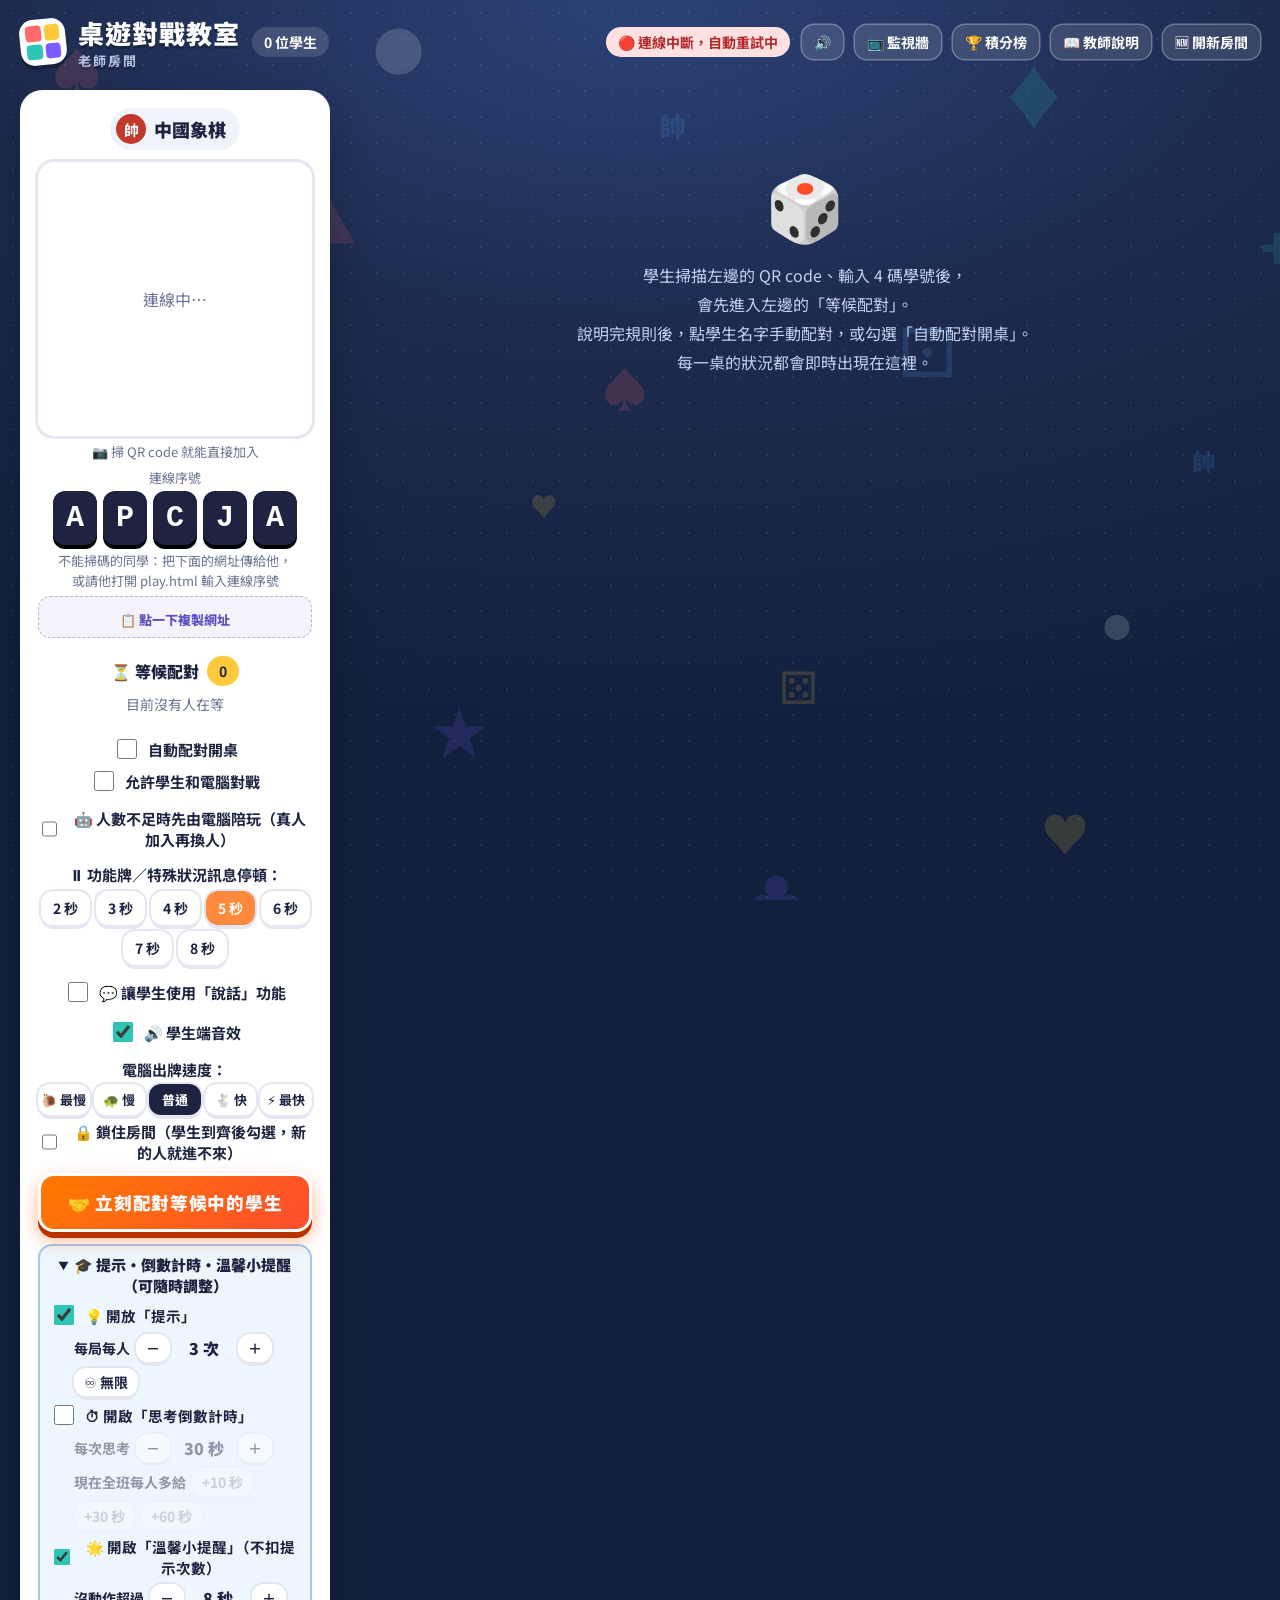
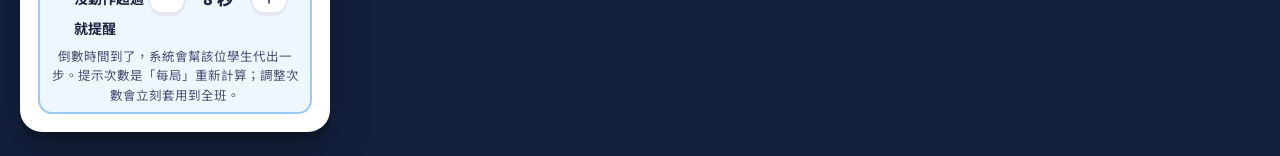
==== commit a10d2416: "賓果：填數字改成依序點格子（點的順序就是數字順序），可上一步、隨機填滿 Co-Authored-By: Claude Sonnet 5.5 <noreply@anthropic.com> Claude" ====
--- a/host.html
+++ b/host.html
@@ -5,7 +5,7 @@
 <meta name="viewport" content="width=device-width, initial-scale=1.0">
 <title>桌遊對戰教室・老師房間</title>
 <link rel="stylesheet" href="https://fonts.googleapis.com/css2?family=LXGW+WenKai+TC:wght@700&family=Noto+Sans+TC:wght@400;700;900&display=swap">
-<link rel="stylesheet" href="platform.css?v=202611191736">
+<link rel="stylesheet" href="platform.css?v=202611191741">
 </head>
 <body>
 <header class="h-top">
@@ -41,12 +41,12 @@
 </div>
 <div class="overlay hidden" id="h-ov"><div class="panel" id="h-ovbox"></div></div>
 <div class="overlay hidden" id="h-lbov"><div class="panel" id="h-lbbox"></div></div>
-<script src="decor.js?v=202611191736"></script>
-<script src="vendor/mqtt.min.js?v=202611191736"></script>
-<script src="vendor/qrcode.js?v=202611191736"></script>
-<script src="net.js?v=202611191736"></script>
-<script src="sfx.js?v=202611191736"></script>
-<script src="games.js?v=202611191736"></script>
-<script src="host.js?v=202611191736"></script>
+<script src="decor.js?v=202611191741"></script>
+<script src="vendor/mqtt.min.js?v=202611191741"></script>
+<script src="vendor/qrcode.js?v=202611191741"></script>
+<script src="net.js?v=202611191741"></script>
+<script src="sfx.js?v=202611191741"></script>
+<script src="games.js?v=202611191741"></script>
+<script src="host.js?v=202611191741"></script>
 </body>
 </html>
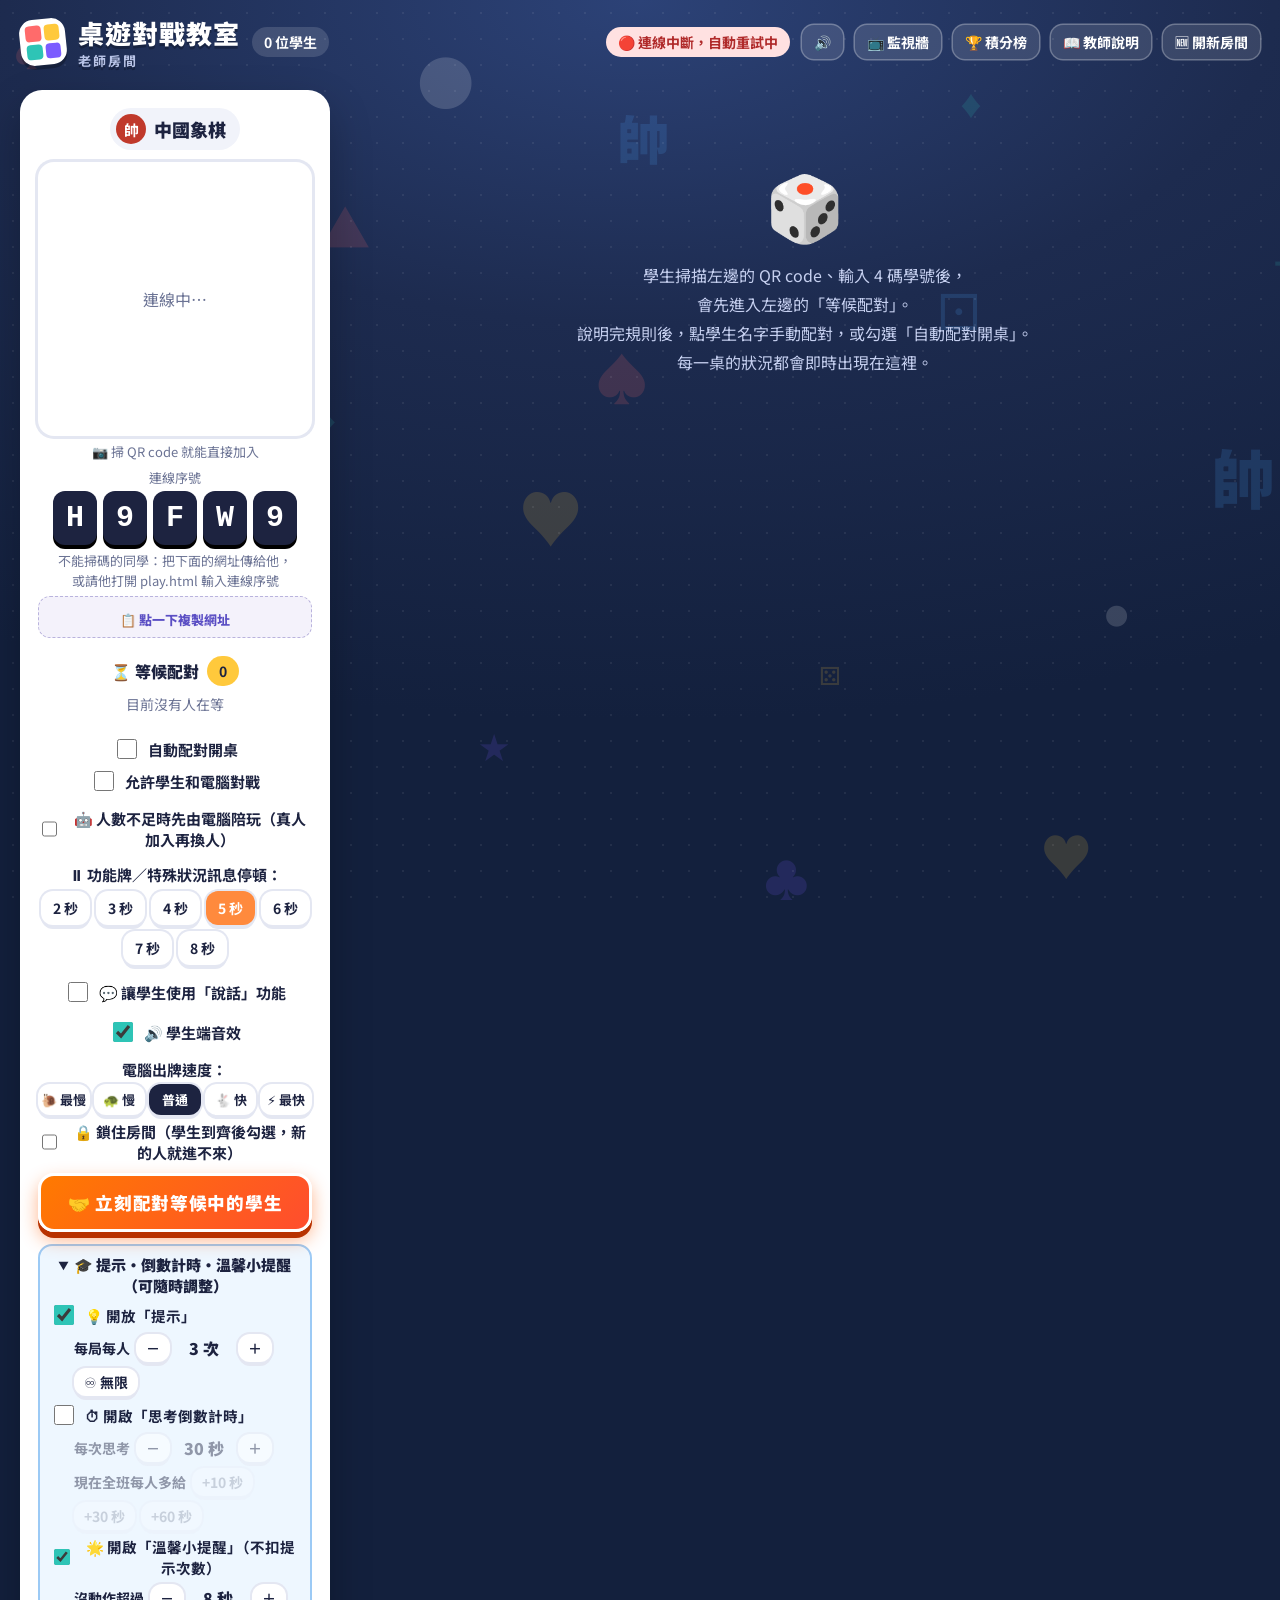
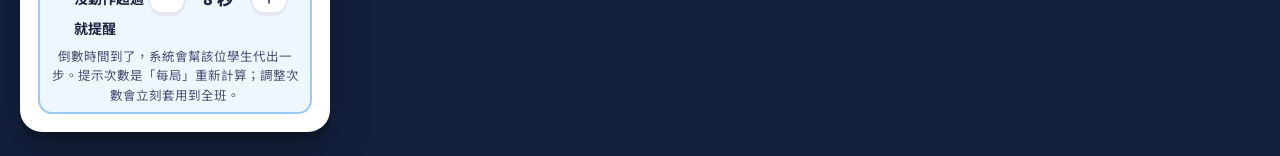
==== commit d42e14f0: "賓果：輪到自己喊數字時，也可以直接點盤子上還沒圈起來的數字（點兩下喊出去） Co-Authored-By: Claude Sonnet 5.5 <noreply@anthropic.com> Clau" ====
--- a/host.html
+++ b/host.html
@@ -5,7 +5,7 @@
 <meta name="viewport" content="width=device-width, initial-scale=1.0">
 <title>桌遊對戰教室・老師房間</title>
 <link rel="stylesheet" href="https://fonts.googleapis.com/css2?family=LXGW+WenKai+TC:wght@700&family=Noto+Sans+TC:wght@400;700;900&display=swap">
-<link rel="stylesheet" href="platform.css?v=202611191741">
+<link rel="stylesheet" href="platform.css?v=202611191743">
 </head>
 <body>
 <header class="h-top">
@@ -41,12 +41,12 @@
 </div>
 <div class="overlay hidden" id="h-ov"><div class="panel" id="h-ovbox"></div></div>
 <div class="overlay hidden" id="h-lbov"><div class="panel" id="h-lbbox"></div></div>
-<script src="decor.js?v=202611191741"></script>
-<script src="vendor/mqtt.min.js?v=202611191741"></script>
-<script src="vendor/qrcode.js?v=202611191741"></script>
-<script src="net.js?v=202611191741"></script>
-<script src="sfx.js?v=202611191741"></script>
-<script src="games.js?v=202611191741"></script>
-<script src="host.js?v=202611191741"></script>
+<script src="decor.js?v=202611191743"></script>
+<script src="vendor/mqtt.min.js?v=202611191743"></script>
+<script src="vendor/qrcode.js?v=202611191743"></script>
+<script src="net.js?v=202611191743"></script>
+<script src="sfx.js?v=202611191743"></script>
+<script src="games.js?v=202611191743"></script>
+<script src="host.js?v=202611191743"></script>
 </body>
 </html>
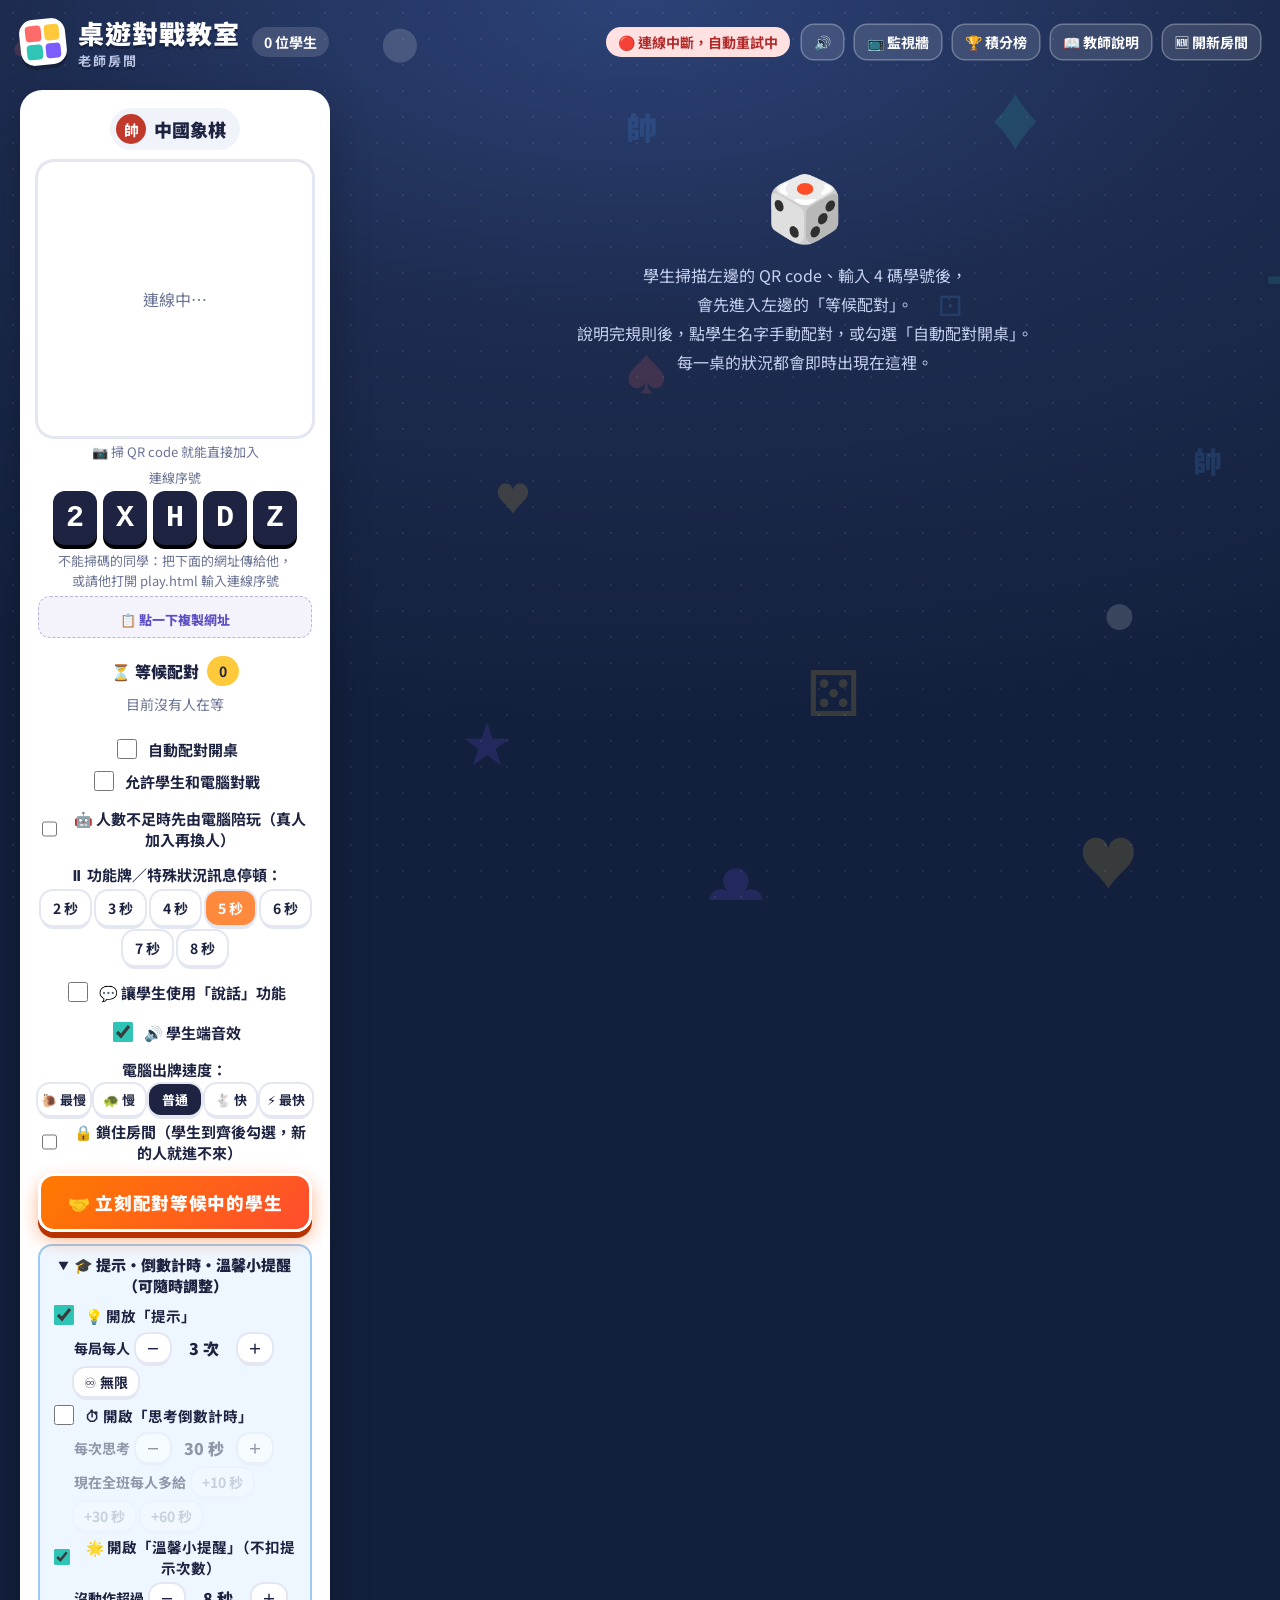
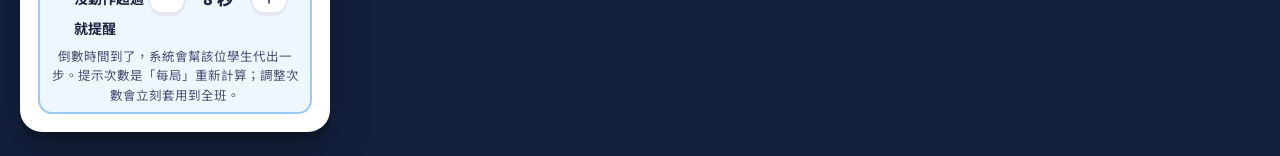
==== commit a47a0913: "新增遊戲「注音賓果」（語文類）：聲符、介音、韻符共 37 個，3×3～6×6，系統隨機填盤 Co-Authored-By: Claude Sonnet 5.5 <noreply@anthropic.c" ====
--- a/host.html
+++ b/host.html
@@ -5,7 +5,7 @@
 <meta name="viewport" content="width=device-width, initial-scale=1.0">
 <title>桌遊對戰教室・老師房間</title>
 <link rel="stylesheet" href="https://fonts.googleapis.com/css2?family=LXGW+WenKai+TC:wght@700&family=Noto+Sans+TC:wght@400;700;900&display=swap">
-<link rel="stylesheet" href="platform.css?v=202611191743">
+<link rel="stylesheet" href="platform.css?v=202611191754">
 </head>
 <body>
 <header class="h-top">
@@ -41,12 +41,12 @@
 </div>
 <div class="overlay hidden" id="h-ov"><div class="panel" id="h-ovbox"></div></div>
 <div class="overlay hidden" id="h-lbov"><div class="panel" id="h-lbbox"></div></div>
-<script src="decor.js?v=202611191743"></script>
-<script src="vendor/mqtt.min.js?v=202611191743"></script>
-<script src="vendor/qrcode.js?v=202611191743"></script>
-<script src="net.js?v=202611191743"></script>
-<script src="sfx.js?v=202611191743"></script>
-<script src="games.js?v=202611191743"></script>
-<script src="host.js?v=202611191743"></script>
+<script src="decor.js?v=202611191754"></script>
+<script src="vendor/mqtt.min.js?v=202611191754"></script>
+<script src="vendor/qrcode.js?v=202611191754"></script>
+<script src="net.js?v=202611191754"></script>
+<script src="sfx.js?v=202611191754"></script>
+<script src="games.js?v=202611191754"></script>
+<script src="host.js?v=202611191754"></script>
 </body>
 </html>
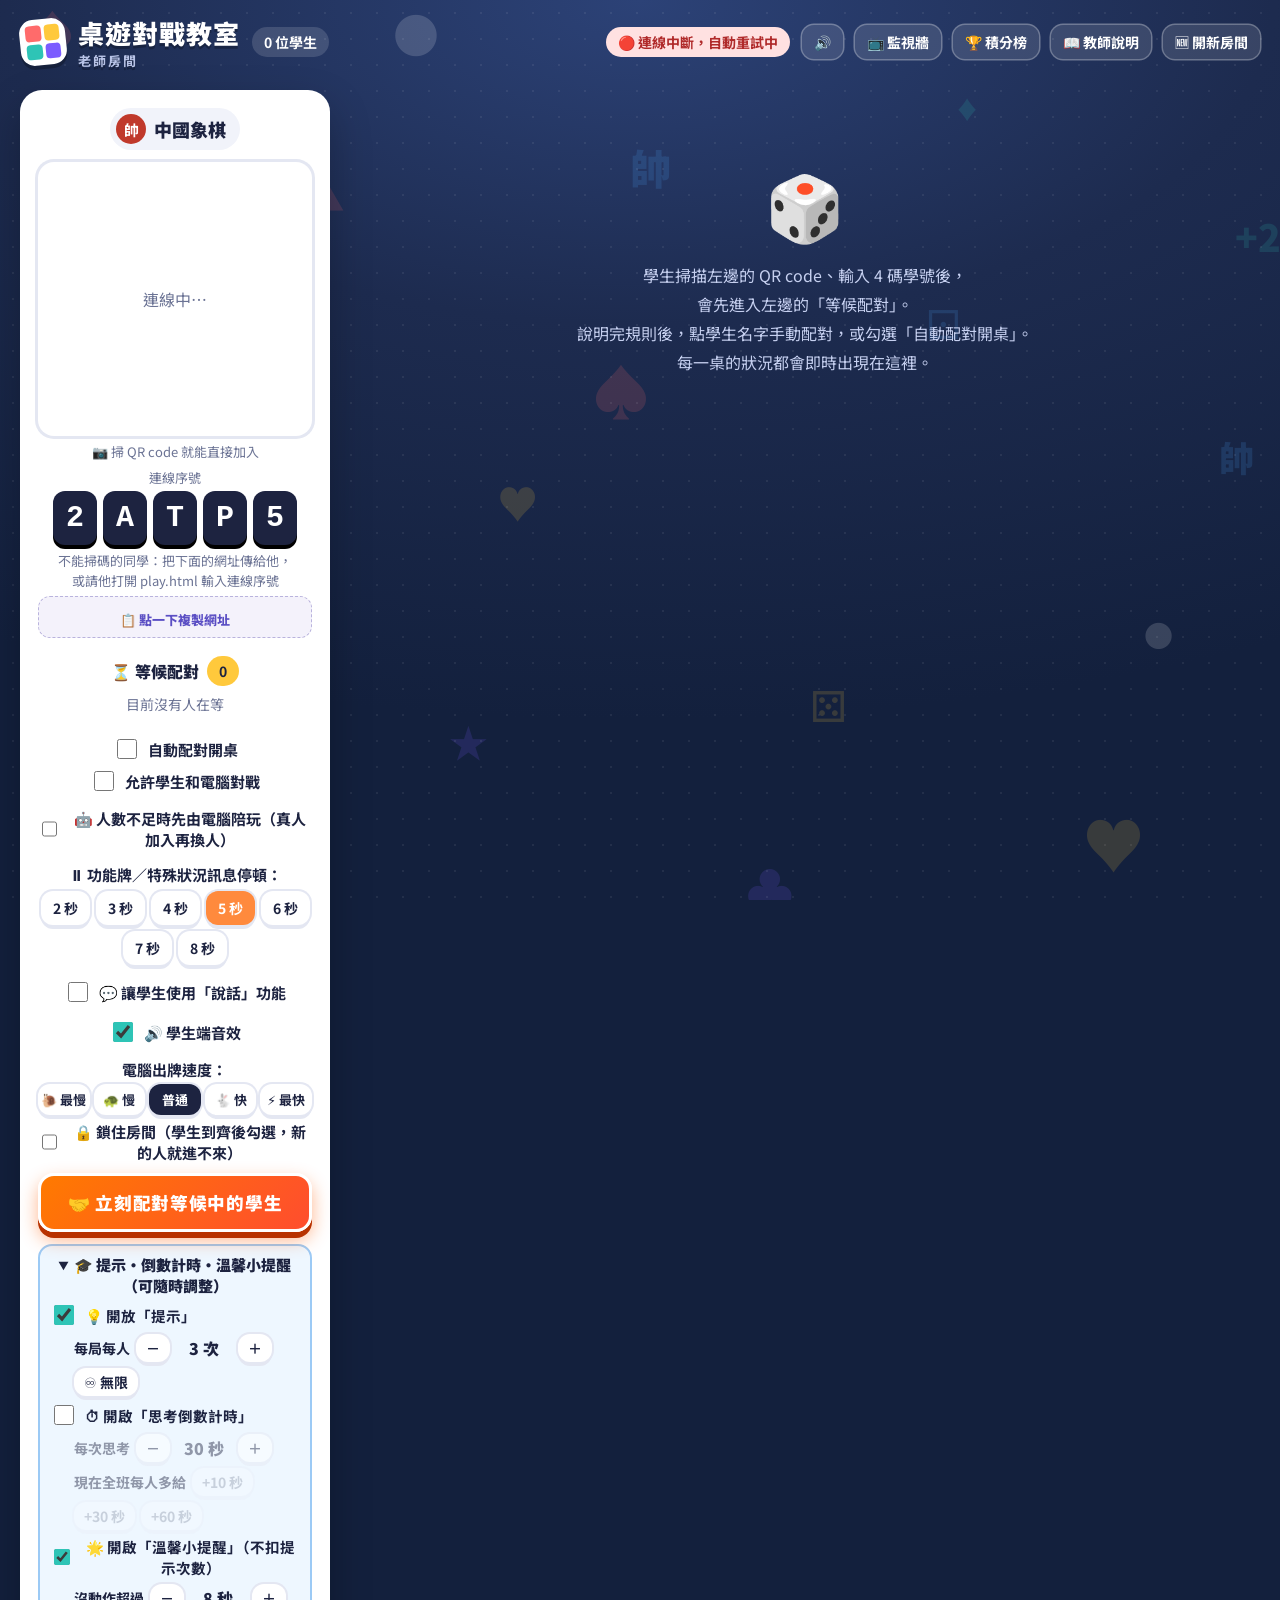
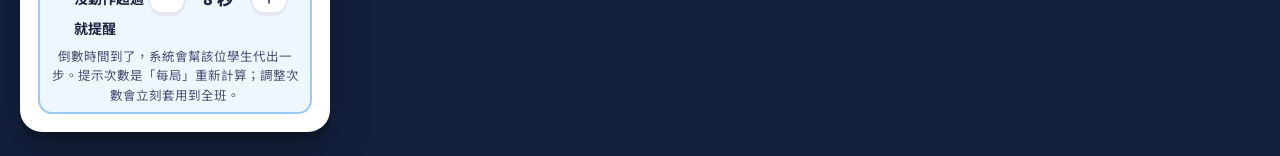
==== commit 60ef06e1: "賓果：連成線時顯示大訊息並播放音效，別人連線也會提示 Co-Authored-By: Claude Sonnet 5.5 <noreply@anthropic.com> Claude-Session:" ====
--- a/host.html
+++ b/host.html
@@ -5,7 +5,7 @@
 <meta name="viewport" content="width=device-width, initial-scale=1.0">
 <title>桌遊對戰教室・老師房間</title>
 <link rel="stylesheet" href="https://fonts.googleapis.com/css2?family=LXGW+WenKai+TC:wght@700&family=Noto+Sans+TC:wght@400;700;900&display=swap">
-<link rel="stylesheet" href="platform.css?v=202611191754">
+<link rel="stylesheet" href="platform.css?v=202611191759">
 </head>
 <body>
 <header class="h-top">
@@ -41,12 +41,12 @@
 </div>
 <div class="overlay hidden" id="h-ov"><div class="panel" id="h-ovbox"></div></div>
 <div class="overlay hidden" id="h-lbov"><div class="panel" id="h-lbbox"></div></div>
-<script src="decor.js?v=202611191754"></script>
-<script src="vendor/mqtt.min.js?v=202611191754"></script>
-<script src="vendor/qrcode.js?v=202611191754"></script>
-<script src="net.js?v=202611191754"></script>
-<script src="sfx.js?v=202611191754"></script>
-<script src="games.js?v=202611191754"></script>
-<script src="host.js?v=202611191754"></script>
+<script src="decor.js?v=202611191759"></script>
+<script src="vendor/mqtt.min.js?v=202611191759"></script>
+<script src="vendor/qrcode.js?v=202611191759"></script>
+<script src="net.js?v=202611191759"></script>
+<script src="sfx.js?v=202611191759"></script>
+<script src="games.js?v=202611191759"></script>
+<script src="host.js?v=202611191759"></script>
 </body>
 </html>
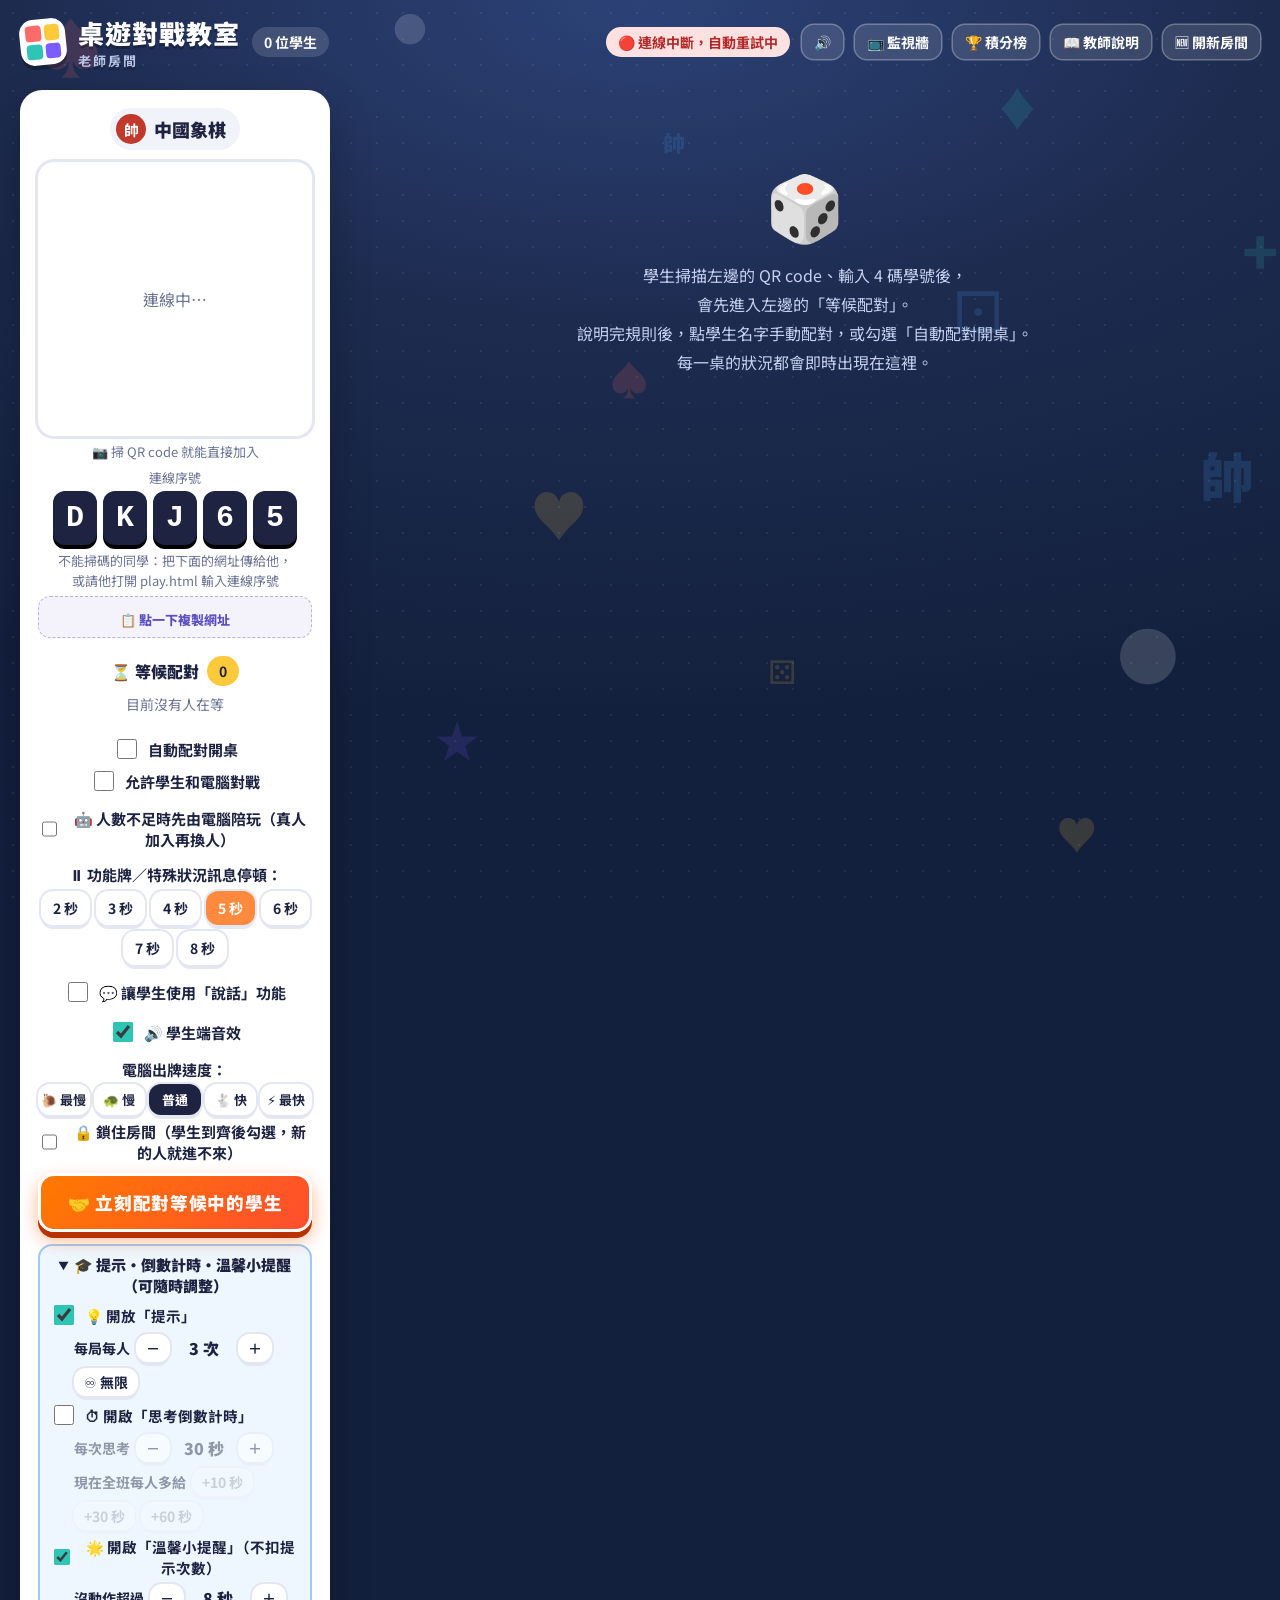
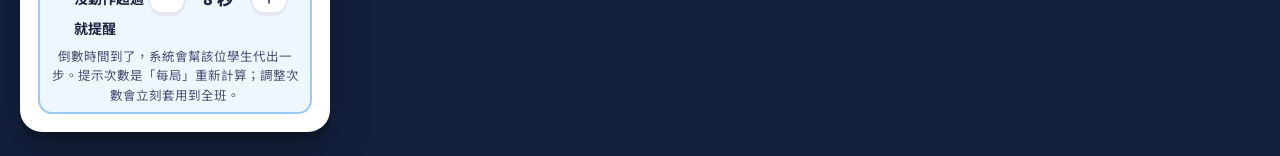
==== commit 8b934b89: "注音賓果：盤子上沒有被喊的符號時，明確顯示「自動跳過」 Co-Authored-By: Claude Sonnet 5.5 <noreply@anthropic.com> Claude-Session" ====
--- a/host.html
+++ b/host.html
@@ -5,7 +5,7 @@
 <meta name="viewport" content="width=device-width, initial-scale=1.0">
 <title>桌遊對戰教室・老師房間</title>
 <link rel="stylesheet" href="https://fonts.googleapis.com/css2?family=LXGW+WenKai+TC:wght@700&family=Noto+Sans+TC:wght@400;700;900&display=swap">
-<link rel="stylesheet" href="platform.css?v=202611191759">
+<link rel="stylesheet" href="platform.css?v=202611191800">
 </head>
 <body>
 <header class="h-top">
@@ -41,12 +41,12 @@
 </div>
 <div class="overlay hidden" id="h-ov"><div class="panel" id="h-ovbox"></div></div>
 <div class="overlay hidden" id="h-lbov"><div class="panel" id="h-lbbox"></div></div>
-<script src="decor.js?v=202611191759"></script>
-<script src="vendor/mqtt.min.js?v=202611191759"></script>
-<script src="vendor/qrcode.js?v=202611191759"></script>
-<script src="net.js?v=202611191759"></script>
-<script src="sfx.js?v=202611191759"></script>
-<script src="games.js?v=202611191759"></script>
-<script src="host.js?v=202611191759"></script>
+<script src="decor.js?v=202611191800"></script>
+<script src="vendor/mqtt.min.js?v=202611191800"></script>
+<script src="vendor/qrcode.js?v=202611191800"></script>
+<script src="net.js?v=202611191800"></script>
+<script src="sfx.js?v=202611191800"></script>
+<script src="games.js?v=202611191800"></script>
+<script src="host.js?v=202611191800"></script>
 </body>
 </html>
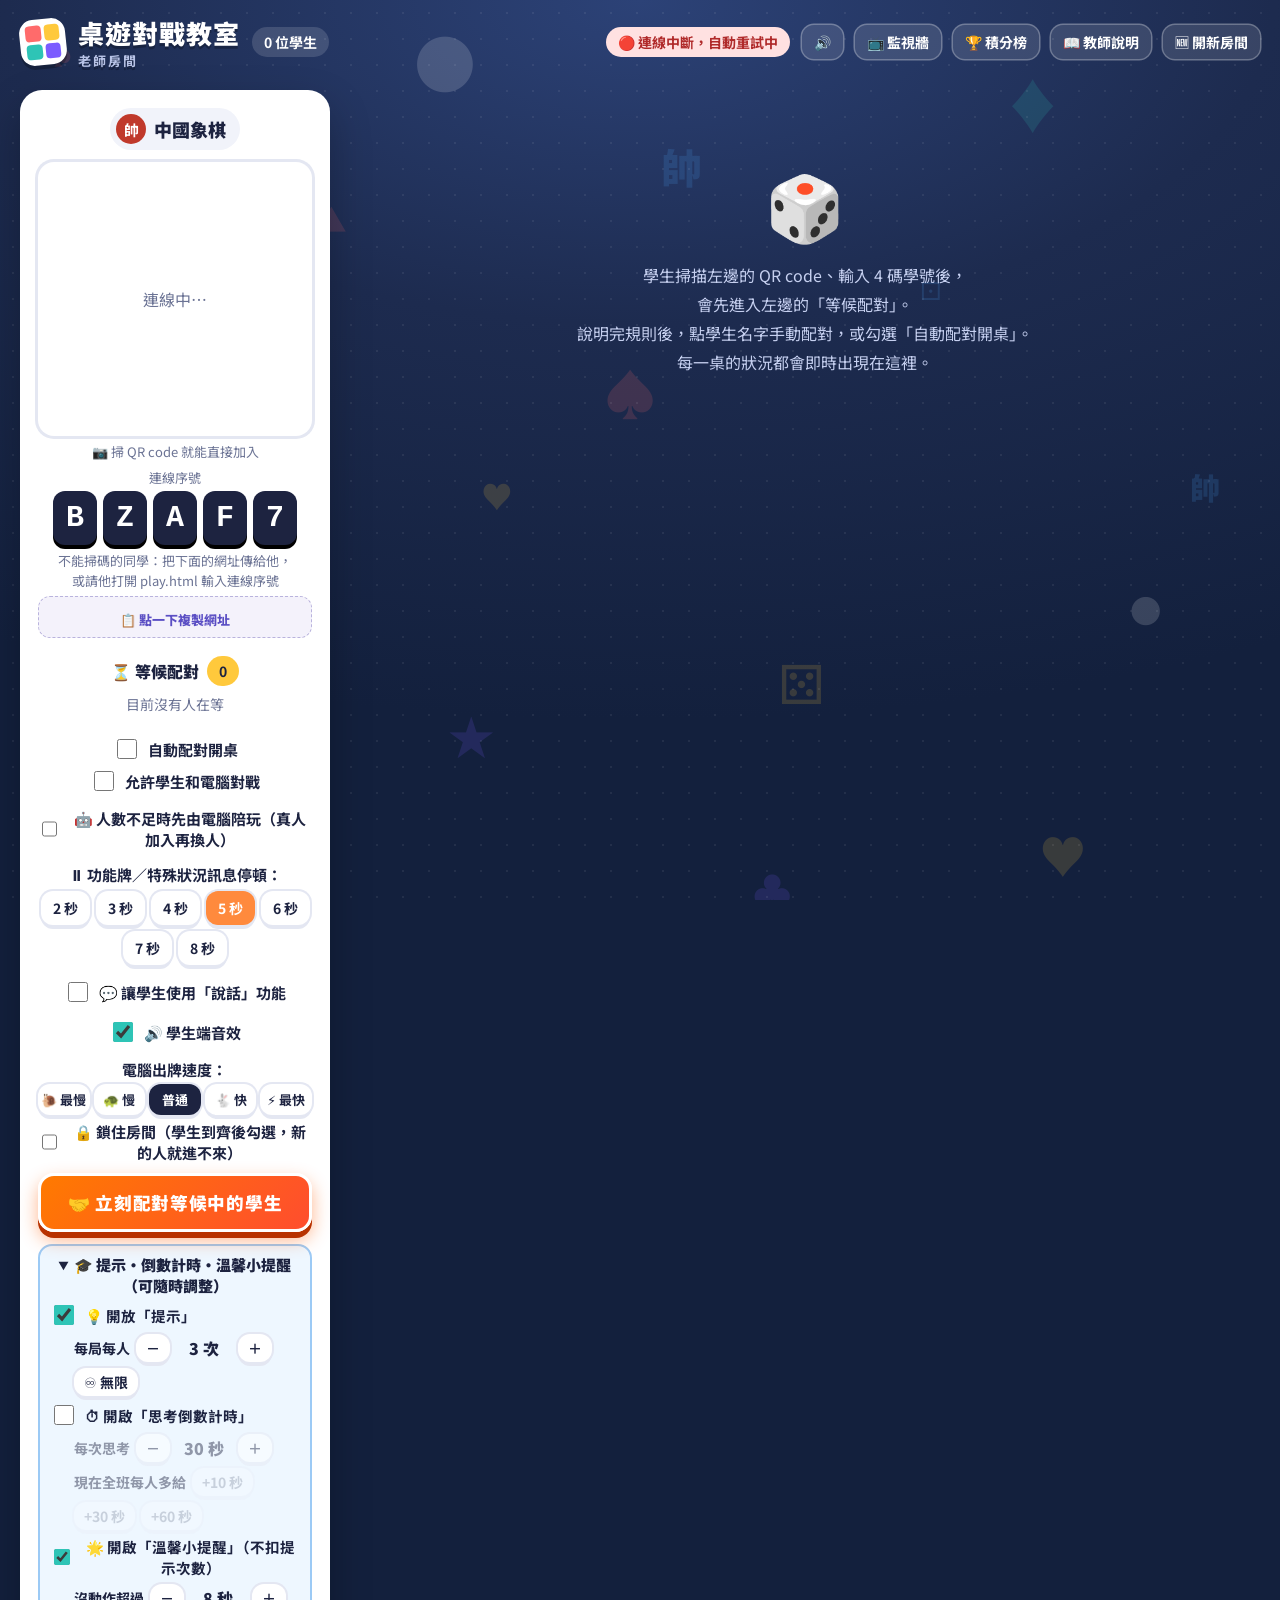
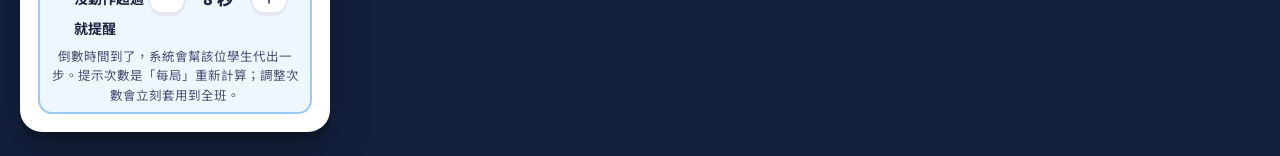
==== commit 99229654: "注音賓果：盤子上沒有被喊的符號時，先顯示訊息約 2 秒再自動跳過 Co-Authored-By: Claude Sonnet 5.5 <noreply@anthropic.com> Claude-Se" ====
--- a/host.html
+++ b/host.html
@@ -5,7 +5,7 @@
 <meta name="viewport" content="width=device-width, initial-scale=1.0">
 <title>桌遊對戰教室・老師房間</title>
 <link rel="stylesheet" href="https://fonts.googleapis.com/css2?family=LXGW+WenKai+TC:wght@700&family=Noto+Sans+TC:wght@400;700;900&display=swap">
-<link rel="stylesheet" href="platform.css?v=202611191800">
+<link rel="stylesheet" href="platform.css?v=202611191802">
 </head>
 <body>
 <header class="h-top">
@@ -41,12 +41,12 @@
 </div>
 <div class="overlay hidden" id="h-ov"><div class="panel" id="h-ovbox"></div></div>
 <div class="overlay hidden" id="h-lbov"><div class="panel" id="h-lbbox"></div></div>
-<script src="decor.js?v=202611191800"></script>
-<script src="vendor/mqtt.min.js?v=202611191800"></script>
-<script src="vendor/qrcode.js?v=202611191800"></script>
-<script src="net.js?v=202611191800"></script>
-<script src="sfx.js?v=202611191800"></script>
-<script src="games.js?v=202611191800"></script>
-<script src="host.js?v=202611191800"></script>
+<script src="decor.js?v=202611191802"></script>
+<script src="vendor/mqtt.min.js?v=202611191802"></script>
+<script src="vendor/qrcode.js?v=202611191802"></script>
+<script src="net.js?v=202611191802"></script>
+<script src="sfx.js?v=202611191802"></script>
+<script src="games.js?v=202611191802"></script>
+<script src="host.js?v=202611191802"></script>
 </body>
 </html>
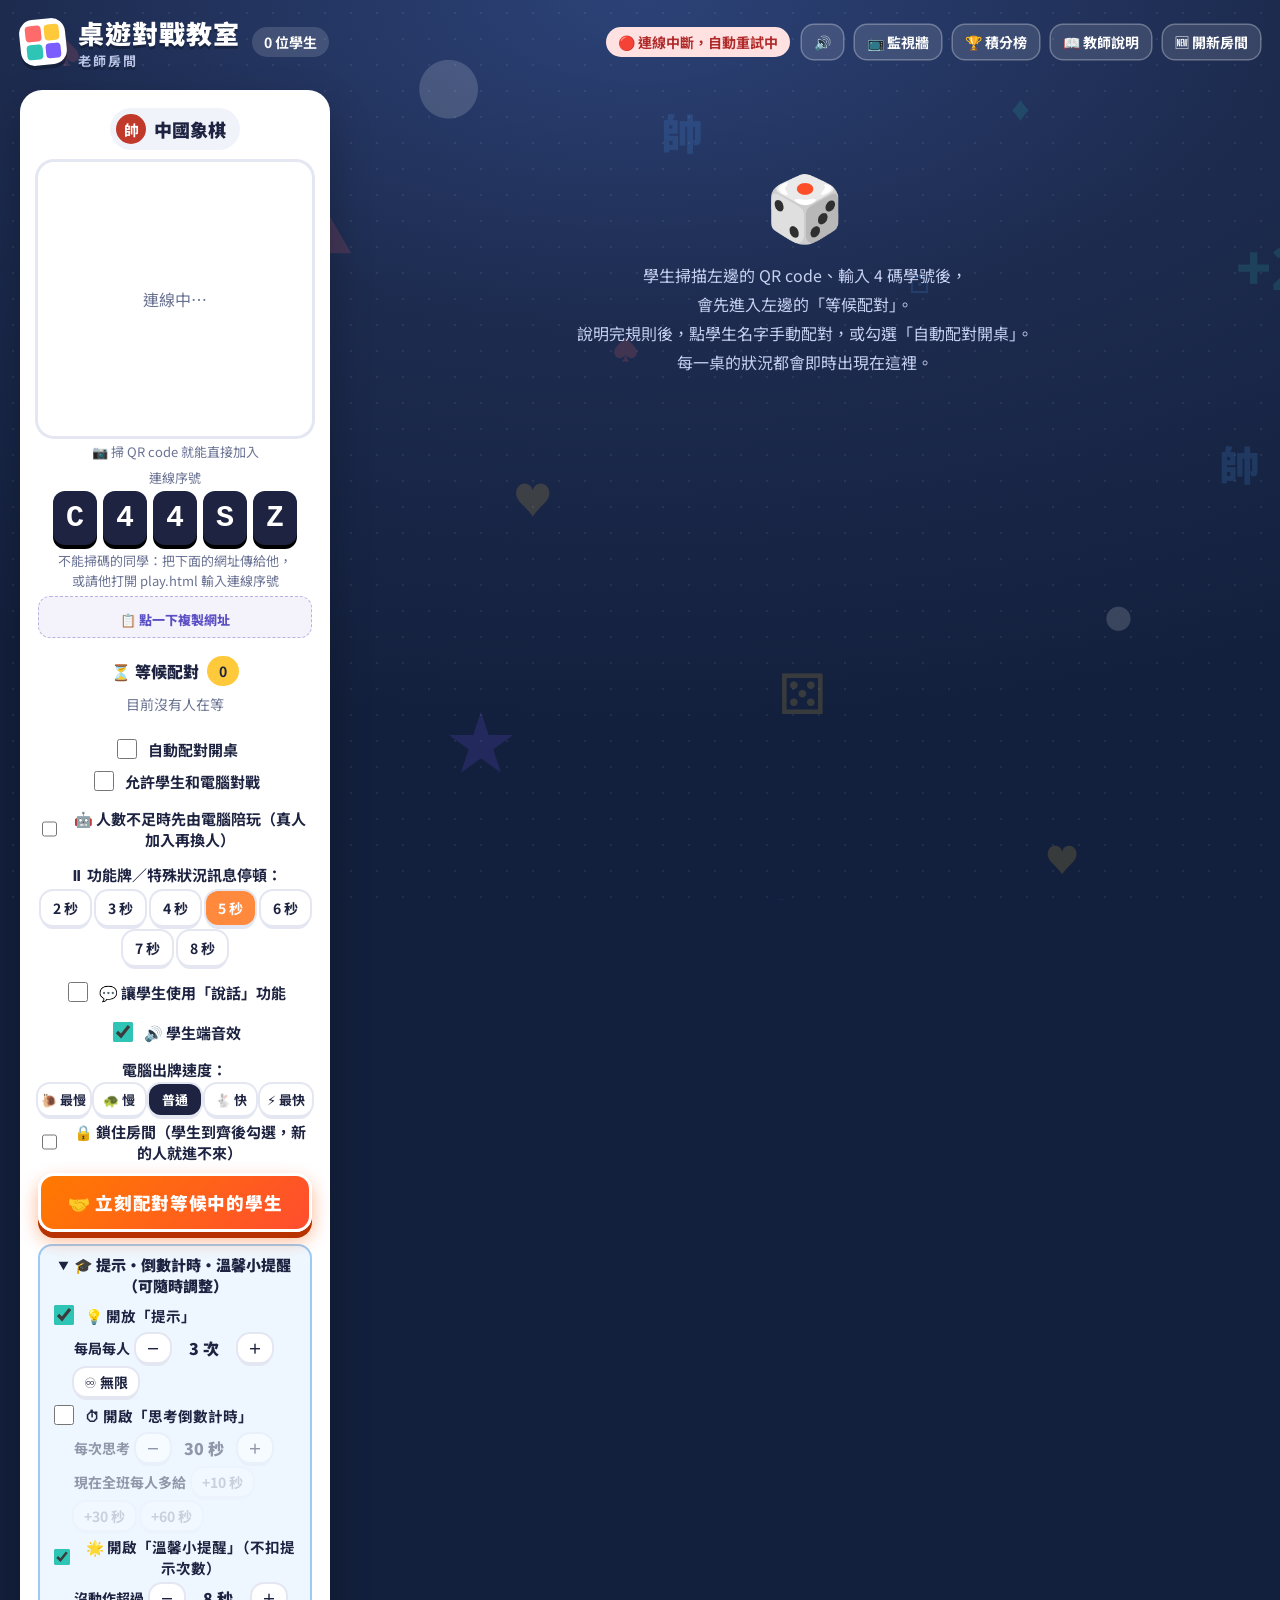
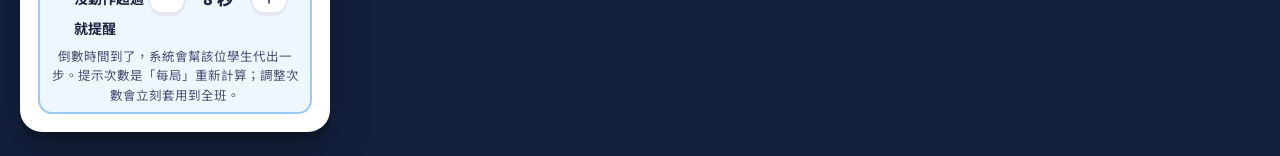
==== commit 7efc542c: "注音賓果：自動跳過通知加上明顯音效 Co-Authored-By: Claude Sonnet 5.5 <noreply@anthropic.com> Claude-Session: https://" ====
--- a/host.html
+++ b/host.html
@@ -5,7 +5,7 @@
 <meta name="viewport" content="width=device-width, initial-scale=1.0">
 <title>桌遊對戰教室・老師房間</title>
 <link rel="stylesheet" href="https://fonts.googleapis.com/css2?family=LXGW+WenKai+TC:wght@700&family=Noto+Sans+TC:wght@400;700;900&display=swap">
-<link rel="stylesheet" href="platform.css?v=202611191802">
+<link rel="stylesheet" href="platform.css?v=202611191808">
 </head>
 <body>
 <header class="h-top">
@@ -41,12 +41,12 @@
 </div>
 <div class="overlay hidden" id="h-ov"><div class="panel" id="h-ovbox"></div></div>
 <div class="overlay hidden" id="h-lbov"><div class="panel" id="h-lbbox"></div></div>
-<script src="decor.js?v=202611191802"></script>
-<script src="vendor/mqtt.min.js?v=202611191802"></script>
-<script src="vendor/qrcode.js?v=202611191802"></script>
-<script src="net.js?v=202611191802"></script>
-<script src="sfx.js?v=202611191802"></script>
-<script src="games.js?v=202611191802"></script>
-<script src="host.js?v=202611191802"></script>
+<script src="decor.js?v=202611191808"></script>
+<script src="vendor/mqtt.min.js?v=202611191808"></script>
+<script src="vendor/qrcode.js?v=202611191808"></script>
+<script src="net.js?v=202611191808"></script>
+<script src="sfx.js?v=202611191808"></script>
+<script src="games.js?v=202611191808"></script>
+<script src="host.js?v=202611191808"></script>
 </body>
 </html>
